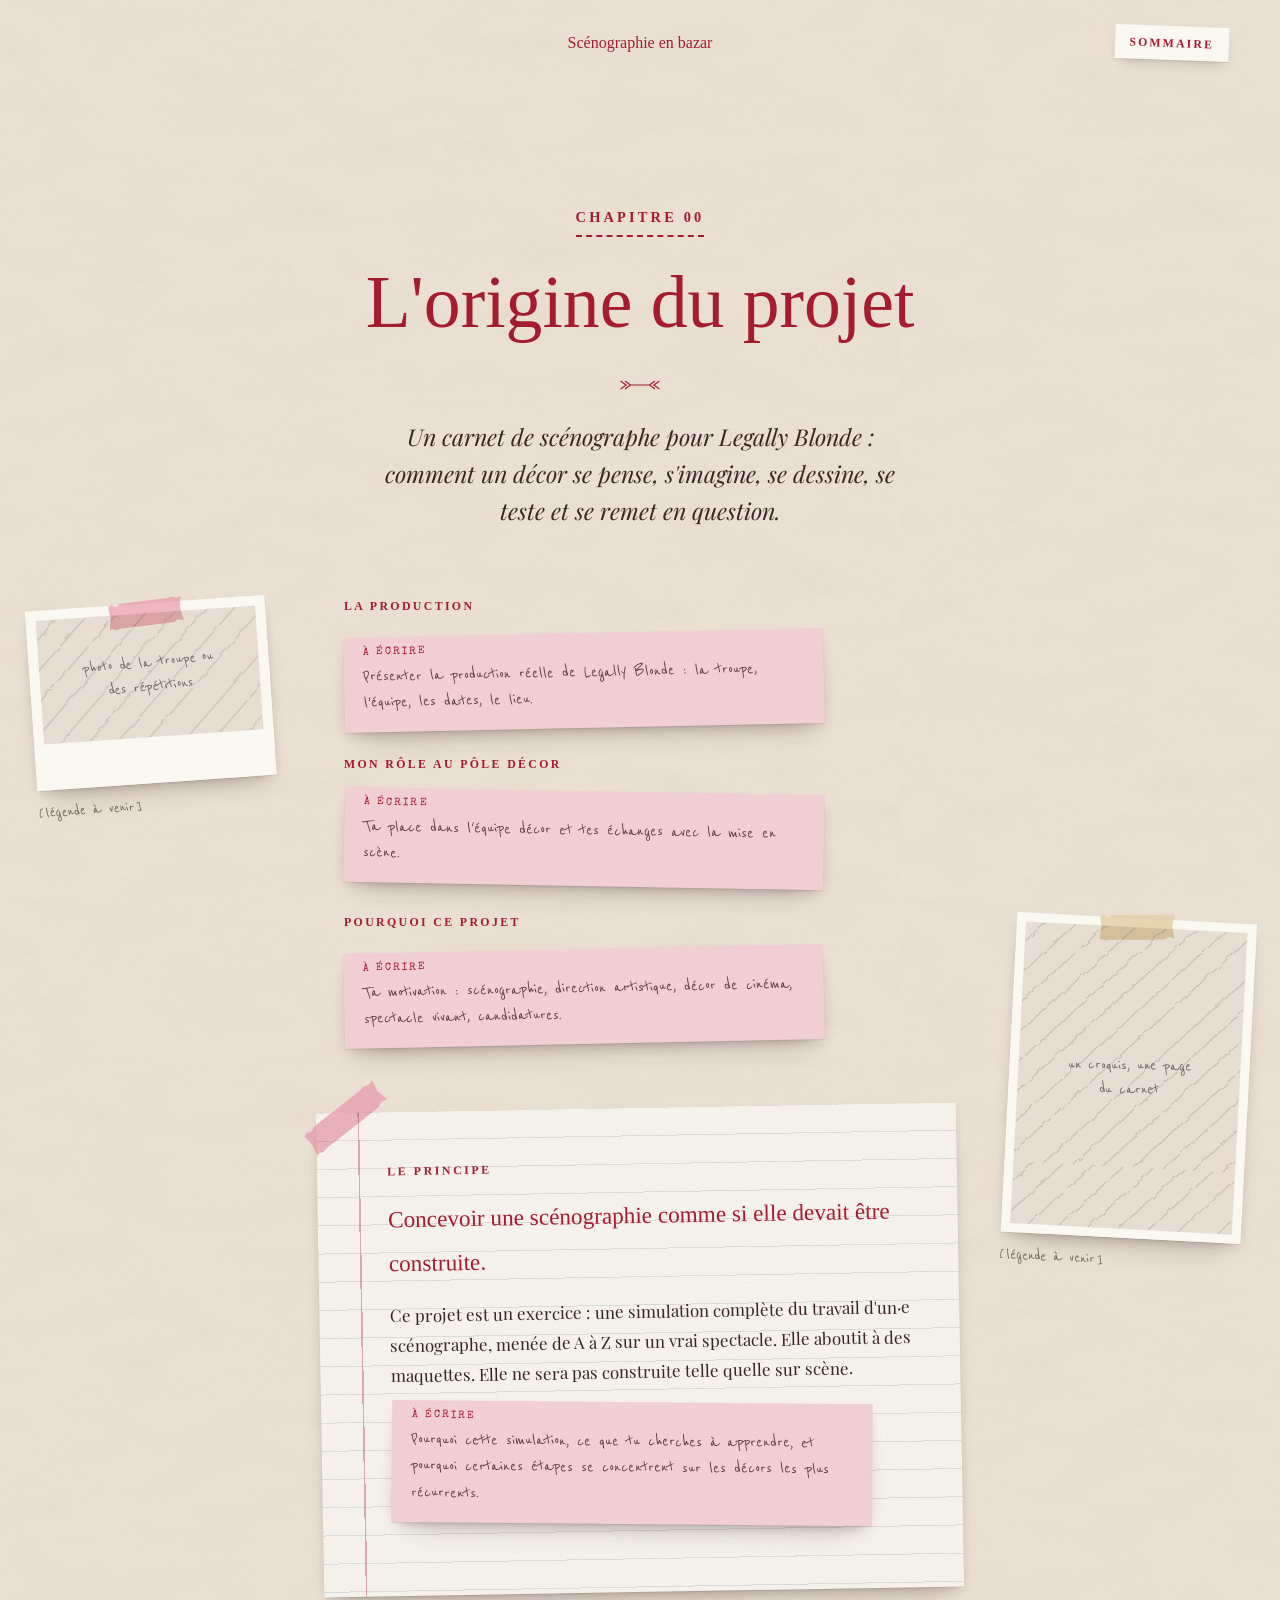
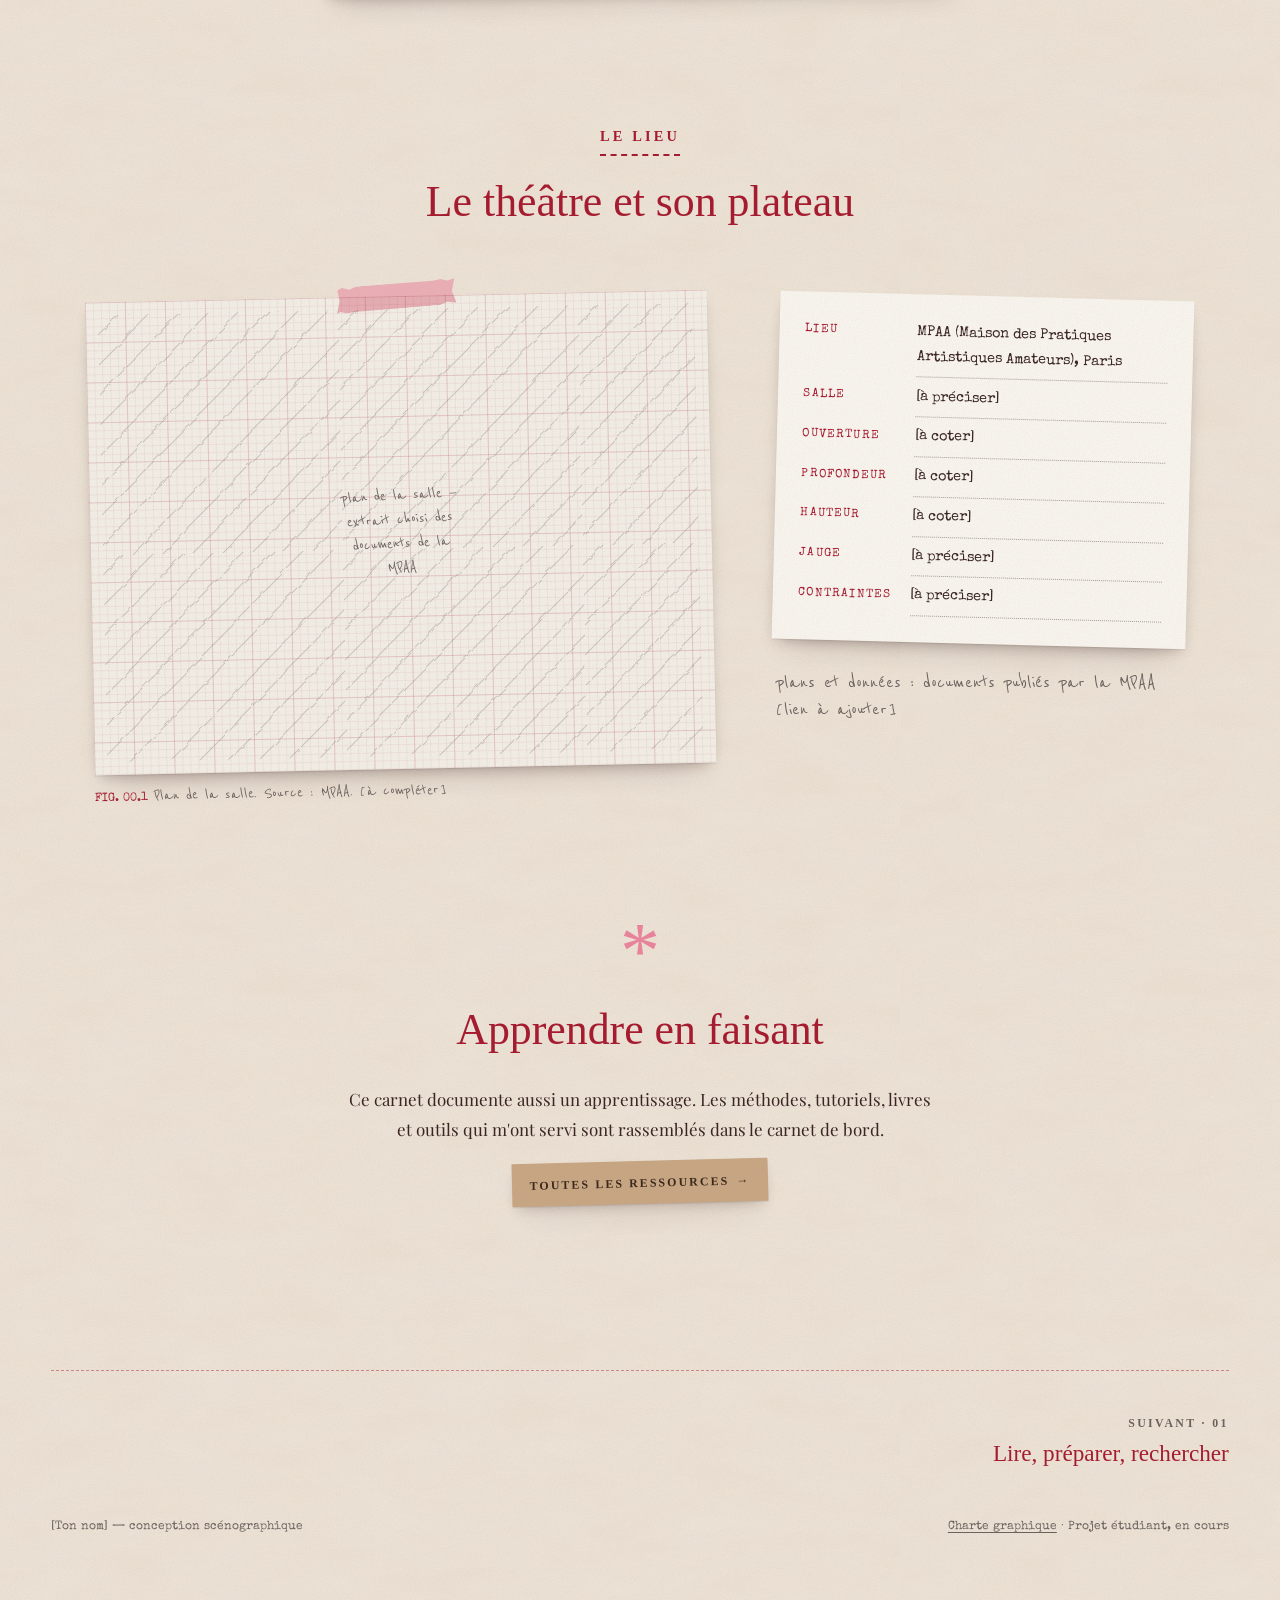
==== pages/00-origine-projet.html @ eaf30b7a "Créer une page dédiée à l'origine du projet" ====
<!DOCTYPE html>
<html lang="fr">
<head>
  <meta charset="UTF-8">
  <meta name="viewport" content="width=device-width, initial-scale=1">
  <title>00 · L'origine du projet — {titre}</title>
  <link rel="preconnect" href="https://fonts.googleapis.com">
  <link rel="preconnect" href="https://fonts.gstatic.com" crossorigin>
  <link href="https://fonts.googleapis.com/css2?family=Homemade+Apple&family=Playfair+Display:ital,wght@0,400;0,700;1,400;1,700&family=Reenie+Beanie&family=Special+Elite&display=swap" rel="stylesheet">
  <link rel="stylesheet" href="../css/style.css?v=20261111-4">
</head>

<body data-racine=".." data-page="00">
  <a class="lien-evitement" href="#contenu">Aller au contenu</a>
  <header data-entete></header>

  <main id="contenu" class="page conteneur">
    <article class="recit" id="projet">
      <header class="ouverture">
        <span class="etiquette etiquette--cousue">Chapitre 00</span>
        <h1 style="font-size: var(--t-xxl);">L'origine du projet</h1>
        <span class="ornement" aria-hidden="true"></span>
        <p class="chapeau">Un carnet de scénographe pour <em>Legally Blonde</em> : comment un décor se pense, s'imagine, se dessine, se teste et se remet en question.</p>
      </header>

      <div class="colonne">
        <figure class="marge-g incline" style="--r: -4deg;">
          <div class="emplacement emplacement--polaroid scotch"><span>photo de la troupe ou des répétitions</span></div>
          <figcaption>[légende à venir]</figcaption>
        </figure>

        <h4>La production</h4>
        <p class="a-ecrire">Présenter la production réelle de Legally Blonde : la troupe, l'équipe, les dates, le lieu.</p>

        <h4>Mon rôle au pôle décor</h4>
        <p class="a-ecrire">Ta place dans l'équipe décor et tes échanges avec la mise en scène.</p>

        <figure class="marge-d incline" style="--r: 3deg;">
          <div class="emplacement scotch scotch--beige" style="--ratio: 3/4;"><span>un croquis, une page du carnet</span></div>
          <figcaption>[légende à venir]</figcaption>
        </figure>

        <h4>Pourquoi ce projet</h4>
        <p class="a-ecrire">Ta motivation : scénographie, direction artistique, décor de cinéma, spectacle vivant, candidatures.</p>
      </div>

      <div class="lettre papier papier--ligne scotch scotch--coin incline" style="--r: -1deg;">
        <span class="etiquette etiquette--petite">Le principe</span>
        <p class="exergue">Concevoir une scénographie comme si elle devait être construite.</p>
        <p style="margin-top: var(--e-2);">Ce projet est un exercice : une simulation complète du travail d'un·e scénographe, menée de A à Z sur un vrai spectacle. Elle aboutit à des maquettes. Elle ne sera pas construite telle quelle sur scène.</p>
        <p class="a-ecrire" style="--r: 1.5deg;">Pourquoi cette simulation, ce que tu cherches à apprendre, et pourquoi certaines étapes se concentrent sur les décors les plus récurrents.</p>
      </div>

      <header class="ouverture" style="padding-top: var(--e-5); padding-bottom: 0;">
        <span class="etiquette etiquette--cousue">Le lieu</span>
        <h2>Le théâtre et son plateau</h2>
      </header>

      <div class="theatre">
        <figure class="incline" style="--r: -1.2deg;">
          <div class="papier papier--quadrille scotch" style="padding: .8rem;">
            <div class="emplacement" style="--ratio: 4/3; border: 0; box-shadow: none; background-color: transparent;"><span>plan de la salle — extrait choisi des documents de la MPAA</span></div>
          </div>
          <figcaption><span class="num">FIG. 00.1</span>Plan de la salle. Source : MPAA. [à compléter]</figcaption>
        </figure>

        <div>
          <div class="papier incline" style="--r: 1.5deg;">
            <dl class="donnees">
              <dt>Lieu</dt>        <dd>MPAA (Maison des Pratiques Artistiques Amateurs), Paris</dd>
              <dt>Salle</dt>       <dd>[à préciser]</dd>
              <dt>Ouverture</dt>   <dd>[à coter]</dd>
              <dt>Profondeur</dt>  <dd>[à coter]</dd>
              <dt>Hauteur</dt>     <dd>[à coter]</dd>
              <dt>Jauge</dt>       <dd>[à préciser]</dd>
              <dt>Contraintes</dt> <dd>[à préciser]</dd>
            </dl>
          </div>
          <p class="note-crayon" style="margin-top: var(--e-3);">plans et données : documents publiés par la MPAA [lien à ajouter]</p>
        </div>
      </div>

      <div class="asterisque">
        <span class="asterisque__signe" aria-hidden="true">*</span>
        <h2>Apprendre en faisant</h2>
        <p class="colonne">Ce carnet documente aussi un apprentissage. Les méthodes, tutoriels, livres et outils qui m'ont servi sont rassemblés dans le carnet de bord.</p>
        <a class="action" href="06-carnet.html#ressources">Toutes les ressources</a>
      </div>
    </article>
  </main>

  <footer data-pied></footer>
  <script src="../js/script.js?v=20261111-4"></script>
</body>
</html>
---- css/style.css ----
/* =====================================================================
   FEUILLE DE STYLE — « carnet de scénographe »
   ---------------------------------------------------------------------
   1. RÉGLAGES : couleurs, polices, tailles  ← c'est ici qu'on ajuste
   2. Le papier et les bases
   3. En-tête, menu, progression, pied de page
   4. Les objets du carnet (papiers, photos, scotch, tampons…)
   5. Typographie du carnet (étiquettes, plume, crayon, machine)
   6. Galeries, visionneuse, listes
   7. Accueil : le bureau
   8. Pages intérieures
   9. Téléphone et tablette
   ===================================================================== */


/* =====================================================================
   1. RÉGLAGES
   ===================================================================== */
:root {
  /* --- Papiers ------------------------------------------------------ */
  --papier:        #EFE6DA;  /* le fond : papier ancien, chaud           */
  --papier-clair:  #FBF8F2;  /* feuilles posées dessus (lettres, fiches) */
  --papier-calque: #F4F1EA;  /* papier millimétré des plans              */
  --kraft:         #C9A784;  /* étiquettes, enveloppes                   */
  --post-it:       #F7D3D9;  /* notes roses (textes à écrire)            */

  /* --- Encres ------------------------------------------------------- */
  --crimson:       #A51C30;  /* encre principale = le crimson officiel de Harvard */
  --crimson-sec:   #7A1424;  /* encre séchée : survols, carnet            */
  --encre:         #3A2523;  /* texte courant : brun d'encre             */
  --crayon:        #6B625E;  /* graphite : annotations, légendes          */

  /* --- Roses (Legally Blonde) --------------------------------------- */
  --rose:          #E7839B;  /* rose « Elle » adouci : scotch, accents    */
  --surligneur:    #F59BB8;  /* surligneur rose (toujours en transparence) */

    /* --- Polices ------------------------------------------------------
      Pour changer : modifier ici ET le lien Google Fonts de chaque page. */
  --plume:   "Homemade Apple", "Brush Script MT", cursive;    /* grands titres manuscrits */
    --capitales: Georgia, "Times New Roman", serif;             /* petites capitales, menu */
    --texte:   "Playfair Display", "Baskerville", Georgia, serif; /* texte courant */
  --machine: "Special Elite", "Courier New", monospace;      /* dates, fiches, tampons */
    --crayon-police: "Reenie Beanie", "Bradley Hand", cursive; /* annotations */

  /* --- Tailles ------------------------------------------------------ */
  --t-xs: .74rem;
  --t-s:  .9rem;
  --t-m:  1.06rem;
  --t-l:  clamp(1.2rem, 1.05rem + .5vw, 1.45rem);
  --t-xl: clamp(1.8rem, 1.3rem + 1.8vw, 2.8rem);
  --t-xxl: clamp(2.4rem, 1.4rem + 4vw, 5rem);

  /* --- Espaces ------------------------------------------------------ */
  --e-1: .5rem;  --e-2: 1rem;  --e-3: 1.6rem;  --e-4: 2.6rem;  --e-5: 4rem;
  --e-6: clamp(5rem, 3rem + 6vw, 8.5rem);
  --marge: clamp(1.1rem, .4rem + 3.5vw, 4rem);
  --colonne: 37rem;          /* largeur de la colonne de lecture */

  /* --- Ombre de papier posé (une seule, réutilisée partout) --------- */
  --ombre: 0 1px 1px rgba(58,37,35,.10), 0 6px 14px -6px rgba(58,37,35,.28), 0 18px 30px -18px rgba(58,37,35,.30);
  --ombre-haute: 0 2px 2px rgba(58,37,35,.10), 0 14px 24px -8px rgba(58,37,35,.30), 0 30px 50px -24px rgba(58,37,35,.35);
}


/* =====================================================================
   2. LE PAPIER ET LES BASES
   ===================================================================== */
*, *::before, *::after { box-sizing: border-box; }
html { scroll-behavior: smooth; -webkit-text-size-adjust: 100%; }

body {
  margin: 0;
  color: var(--encre);
  font-family: var(--texte);
  font-size: var(--t-m);
  line-height: 1.75;
  background-color: var(--papier);
  /* grain + fibres + léger vignettage : la texture du papier */
  background-image:
    url("../images/dessins/grain.svg"),
    url("../images/dessins/fibres.svg");
  -webkit-font-smoothing: antialiased;
  overflow-x: hidden;
}

img { max-width: 100%; height: auto; display: block; }

a { color: var(--crimson); text-decoration: underline; text-decoration-thickness: 1px; text-underline-offset: .22em; }
a:hover { color: var(--crimson-sec); text-decoration-style: wavy; }
:focus-visible { outline: 2px dashed var(--crimson); outline-offset: 4px; }
::selection { background: var(--surligneur); color: var(--encre); }

h1, h2 { font-family: var(--plume); font-weight: 400; color: var(--crimson); line-height: 1.35; margin: 0 0 var(--e-3); }
h1 { font-size: var(--t-xxl); }
h2 { font-size: var(--t-xl); }
h3 { font-family: var(--texte); font-style: italic; font-weight: 400; font-size: var(--t-l); color: var(--crimson-sec); margin: var(--e-4) 0 var(--e-1); line-height: 1.3; }
h4 { font-family: var(--capitales); font-weight: 600; font-size: var(--t-xs); text-transform: uppercase; letter-spacing: .2em; color: var(--crimson); margin: var(--e-3) 0 var(--e-1); }
p { margin: 0 0 var(--e-2); }
code { font-family: var(--machine); font-size: .9em; }

.lien-evitement { position: absolute; left: -999px; top: 0; background: var(--crimson); color: var(--papier-clair); padding: .5rem 1rem; z-index: 200; }
.lien-evitement:focus { left: 1rem; top: 1rem; }

.conteneur { width: 100%; max-width: 1380px; margin-inline: auto; padding-inline: var(--marge); }


/* =====================================================================
   3. EN-TÊTE, MENU, PROGRESSION, PIED DE PAGE
   (écrits automatiquement par js/script.js)
   ===================================================================== */
.entete { position: relative; z-index: 60; }
.entete__ligne {
  display: grid; grid-template-columns: minmax(0, 1fr) auto minmax(0, 1fr); align-items: center; gap: var(--e-3);
  padding-block: var(--e-3) var(--e-2);
}
.menu { display: flex; gap: .3rem; list-style: none; margin: 0; padding: 0; }
.menu--gauche { justify-content: flex-start; }
.menu--droite { justify-content: flex-end; }
.menu a {
  font-family: var(--capitales); font-weight: 600; font-size: var(--t-xs);
  font-size: .68rem; text-transform: uppercase; letter-spacing: .025em;
  color: var(--encre); text-decoration: none; white-space: nowrap;
  padding-bottom: .3rem; border-bottom: 1.5px dashed transparent;
}
.menu a .num { font-family: var(--machine); font-weight: 400; color: var(--crimson); margin-right: .35em; letter-spacing: 0; }
.menu a:hover { color: var(--crimson); }
.menu a[aria-current="page"] { color: var(--crimson); border-bottom-color: var(--crimson); }

.entete__titre {
  font-family: var(--plume); font-size: 1rem;
  color: var(--crimson); text-decoration: none; text-align: center; line-height: 1.6;
  justify-self: center; padding-inline: .1rem; white-space: nowrap;
}
.entete__titre:hover { text-decoration: none; color: var(--crimson-sec); }

.bouton-menu {
  display: none; justify-self: end;
  font-family: var(--capitales); font-weight: 600; font-size: var(--t-xs); letter-spacing: .18em; text-transform: uppercase;
  background: var(--papier-clair); color: var(--crimson); border: 0; padding: .6rem .9rem; cursor: pointer;
  box-shadow: var(--ombre); transform: rotate(2deg);
}
/* menu plein écran (téléphone) : une feuille de carnet */
.menu-mobile {
  position: fixed; inset: 0; z-index: 90; overflow-y: auto;
  background: var(--papier-clair) url("../images/dessins/grain.svg");
  padding: 5.5rem var(--marge) var(--e-5);
  background-image: url("../images/dessins/grain.svg"), repeating-linear-gradient(transparent 0 47px, rgba(165,28,48,.13) 47px 48px);
  transform: translateY(-102%); visibility: hidden; transition: transform .45s cubic-bezier(.7,0,.2,1), visibility .45s;
}
.menu-ouvert .menu-mobile { transform: none; visibility: visible; }
.menu-mobile ol { list-style: none; margin: 0; padding: 0; }
.menu-mobile a { display: flex; gap: 1rem; align-items: baseline; padding: .55rem 0; text-decoration: none; color: var(--encre); font-family: var(--texte); font-style: italic; font-size: 1.45rem; line-height: 1.6; }
.menu-mobile a .num { font-family: var(--machine); font-style: normal; font-size: var(--t-s); color: var(--crimson); }
.menu-mobile a[aria-current="page"] { color: var(--crimson); }
.menu-mobile__fermer { position: absolute; top: 1.4rem; right: var(--marge); }

/* Progression verticale à gauche (losange + points) */
.progression {
  position: fixed; left: clamp(.8rem, 2vw, 2.2rem); top: 50%; transform: translateY(-50%);
  z-index: 40; display: flex; flex-direction: column; align-items: center; gap: .9rem;
}
.progression a { position: relative; display: block; text-decoration: none; }
.progression__losange { display: block; width: 18px; height: 18px; background: var(--crimson); mask: url("../images/dessins/losange.svg") center / contain no-repeat; -webkit-mask: url("../images/dessins/losange.svg") center / contain no-repeat; margin-bottom: .6rem; }
.progression__point { display: block; width: 6px; height: 6px; border-radius: 50%; background: var(--crayon); opacity: .45; transition: transform .25s, opacity .25s, background .25s; }
.progression a.actif .progression__point { background: var(--crimson); opacity: 1; transform: scale(1.6); }
.progression__nom {
  position: absolute; left: 1.4rem; top: 50%; transform: translate(-6px, -50%); opacity: 0; pointer-events: none;
  font-family: var(--capitales); font-size: .66rem; font-weight: 600; letter-spacing: .16em; text-transform: uppercase; white-space: nowrap; color: var(--crimson);
  transition: opacity .2s, transform .2s;
}
.progression a:hover .progression__nom, .progression a:focus-visible .progression__nom { opacity: 1; transform: translate(0, -50%); }

/* Chapitre précédent / suivant */
.suite { display: flex; justify-content: space-between; gap: var(--e-4); margin-top: var(--e-6); padding-top: var(--e-4); border-top: 1.5px dashed rgba(165,28,48,.45); }
.suite a { text-decoration: none; max-width: 48%; }
.suite a:last-child { text-align: right; margin-left: auto; }
.suite .sens { display: block; font-family: var(--capitales); font-weight: 600; font-size: var(--t-xs); letter-spacing: .2em; text-transform: uppercase; color: var(--crayon); }
.suite .titre { display: block; font-family: var(--plume); font-size: var(--t-l); line-height: 1.8; color: var(--crimson); }
.suite a:hover .titre { color: var(--crimson-sec); }
.pied { display: flex; flex-wrap: wrap; justify-content: space-between; gap: var(--e-2); padding-block: var(--e-4) var(--e-5); font-family: var(--machine); font-size: var(--t-xs); color: var(--crayon); }
.pied a { color: var(--crayon); }

@media (max-width: 1400px) {
  .entete__ligne { grid-template-columns: minmax(0, 1fr) auto minmax(0, 1fr); }
  .entete__ligne > nav { display: none; }
  .entete__titre { grid-column: 2; max-width: calc(100vw - 9rem); }
  .bouton-menu { display: inline-block; grid-column: 3; }
}


/* =====================================================================
   4. LES OBJETS DU CARNET
   ===================================================================== */
/* Rotation : chaque objet peut recevoir style="--r: -3deg" */
.incline { transform: rotate(var(--r, -1.5deg)); }

/* --- Feuilles ----------------------------------------------------- */
.papier {
  position: relative;
  background: var(--papier-clair) url("../images/dessins/grain.svg");
  box-shadow: var(--ombre);
  padding: var(--e-3);
}
.papier--ligne {   /* papier ligné, marge rouge */
  background-image:
    url("../images/dessins/grain.svg"),
    linear-gradient(90deg, transparent 2.6rem, rgba(165,28,48,.35) 2.6rem 2.7rem, transparent 2.7rem),
    repeating-linear-gradient(transparent 0 1.7rem, rgba(90,110,140,.18) 1.7rem calc(1.7rem + 1px));
  padding-left: 3.4rem;
}
.papier--quadrille {  /* papier millimétré pour les plans */
  background-color: var(--papier-calque);
  background-image:
    url("../images/dessins/grain.svg"),
    linear-gradient(rgba(165,28,48,.14) 1px, transparent 1px),
    linear-gradient(90deg, rgba(165,28,48,.14) 1px, transparent 1px),
    linear-gradient(rgba(165,28,48,.06) 1px, transparent 1px),
    linear-gradient(90deg, rgba(165,28,48,.06) 1px, transparent 1px);
  background-size: auto, 40px 40px, 40px 40px, 8px 8px, 8px 8px;
}
.papier--kraft { background-color: var(--kraft); background-image: url("../images/dessins/grain.svg"), url("../images/dessins/fibres.svg"); color: #3b2a1c; }
.papier--rose  { background-color: var(--post-it); }

/* bord déchiré en bas */
.dechire {
  -webkit-mask: linear-gradient(#000, #000) top / 100% calc(100% - 12px) no-repeat, url("../images/dessins/dechirure.svg") bottom / 100% 13px no-repeat;
          mask: linear-gradient(#000, #000) top / 100% calc(100% - 12px) no-repeat, url("../images/dessins/dechirure.svg") bottom / 100% 13px no-repeat;
  padding-bottom: calc(var(--e-3) + 10px);
  box-shadow: none; filter: drop-shadow(0 6px 8px rgba(58,37,35,.22));
}

/* --- Scotch ------------------------------------------------------- */
.scotch { position: relative; }
.scotch::before {
  content: ""; position: absolute; z-index: 3; top: -13px; left: 50%;
  width: clamp(70px, 34%, 120px); height: 26px;
  transform: translateX(-50%) rotate(var(--rs, -4deg));
  background: color-mix(in srgb, var(--rose) 55%, transparent);
  clip-path: polygon(2% 8%, 6% 0, 12% 10%, 18% 0, 82% 4%, 88% 0, 94% 8%, 100% 2%, 97% 50%, 100% 96%, 92% 90%, 86% 100%, 14% 96%, 8% 100%, 3% 92%, 0 98%, 3% 50%);
  mix-blend-mode: multiply;
}
.scotch--beige::before { background: rgba(225, 205, 160, .7); }
.scotch--coin::before { top: -8px; left: -16px; transform: rotate(-38deg); width: 90px; }

/* --- Photos (emplacements d'images à venir) ------------------------
   Une photo tirée sur papier, hachurée au crayon tant qu'elle manque. */
.emplacement {
  position: relative; display: flex; align-items: center; justify-content: center;
  aspect-ratio: var(--ratio, 4 / 3);
  background: #E6DED2 url("../images/dessins/hachures.svg");
  border: 9px solid var(--papier-clair);
  box-shadow: var(--ombre);
  font-family: var(--crayon-police); font-size: 1.15rem; line-height: 1.3; color: var(--crayon); text-align: center;
  padding: var(--e-2);
}
.emplacement span { max-width: 22ch; transform: rotate(-2deg); }
.emplacement--polaroid { border-width: 10px 10px 46px; }
.emplacement--sombre { background-color: #D3C2AC; color: #4a3a30; }
/* photo réelle posée dans le carnet */
.photo { border: 9px solid var(--papier-clair); box-shadow: var(--ombre); background: var(--papier-clair); }
.photo--polaroid { border-width: 10px 10px 46px; }

/* --- Légendes ----------------------------------------------------- */
figure { margin: 0; }
figcaption, .legende {
  font-family: var(--crayon-police); font-size: 1.12rem; line-height: 1.35; color: var(--crayon);
  margin-top: .6rem;
}
figcaption .num, .legende .num { font-family: var(--machine); font-size: var(--t-xs); color: var(--crimson); margin-right: .5em; }

/* Image cliquable */
.zoom { display: block; cursor: zoom-in; }
.zoom img { transition: transform .3s; }
.zoom:hover img { transform: scale(1.01); }

/* --- TAMPONS (statuts) -------------------------------------------- */
.statut {
  display: inline-block;
  font-family: var(--machine); font-size: .72rem; text-transform: uppercase; letter-spacing: .14em; line-height: 1;
  color: var(--crayon); border: 2px solid currentColor; border-radius: 3px;
  padding: .38rem .55rem .32rem;
  transform: rotate(var(--rt, -4deg));
  -webkit-mask: url("../images/dessins/usure.svg"); mask: url("../images/dessins/usure.svg");
  opacity: .9; white-space: nowrap;
}
.statut--en-cours  { color: var(--crimson); }
.statut--valider   { color: #B0662B; border-style: dashed; }
.statut--retenu    { color: var(--crimson-sec); border-width: 3px; }
.statut--realise   { color: #2F5D50; border-width: 3px; }
.statut--non-produit { color: var(--crayon); border-style: dotted; text-decoration: line-through; }

/* --- TEXTE À ÉCRIRE : un post-it rose ------------------------------ */
.a-ecrire {
  position: relative; display: block; width: fit-content; max-width: 30rem;
  background: var(--post-it) url("../images/dessins/grain.svg");
  box-shadow: var(--ombre);
  font-family: var(--crayon-police); font-size: 1.2rem; line-height: 1.4; color: #5b3a3e;
  padding: 1.6rem 1.2rem 1rem;
  margin: var(--e-2) 0 var(--e-3);
  transform: rotate(var(--r, -1.2deg));
}
.a-ecrire::before {
  content: "À ÉCRIRE"; position: absolute; top: .5rem; left: 1.2rem;
  font-family: var(--machine); font-size: .66rem; letter-spacing: .2em; color: var(--crimson);
}
.a-ecrire:nth-of-type(2n) { --r: 1deg; }

/* --- Ligne de cote (comme sur un plan) ------------------------------ */
.cote { display: flex; align-items: center; gap: .8rem; font-family: var(--machine); font-size: var(--t-xs); color: var(--crimson); margin-block: var(--e-4); }
.cote::before, .cote::after { content: ""; flex: 1; height: 10px; border-top: 1px solid currentColor; transform: translateY(5px); }
.cote::before { border-left: 1px solid currentColor; }
.cote::after  { border-right: 1px solid currentColor; }

/* --- Ornements dessinés ------------------------------------------- */
.ornement, .souligne, .fleche { display: block; background: currentColor; -webkit-mask: var(--m) center / contain no-repeat; mask: var(--m) center / contain no-repeat; }
.ornement { --m: url("../images/dessins/ornement.svg"); width: 44px; height: 14px; margin: var(--e-3) auto; color: var(--crimson); }
.souligne { --m: url("../images/dessins/souligne.svg"); width: min(260px, 70%); height: 20px; margin: -.6rem auto var(--e-2); color: var(--crimson); }
.fleche { --m: url("../images/dessins/fleche-courbe.svg"); width: 80px; height: 44px; color: var(--crayon); }
.fleche--boucle { --m: url("../images/dessins/fleche-boucle.svg"); width: 90px; height: 52px; }
.fleche--bas { --m: url("../images/dessins/fleche-bas.svg"); width: 34px; height: 62px; }
.fleche--miroir { transform: scaleX(-1); }

/* --- Point de couture (en écho aux lettrages brodés) --------------- */
.couture { border: 0; border-top: 2px dashed rgba(165,28,48,.5); margin: var(--e-5) auto; width: 60%; }


/* =====================================================================
   5. TYPOGRAPHIE DU CARNET
   ===================================================================== */
/* Petite capitale en encre (ex. « CHAPITRE 01 ») */
.etiquette {
  display: inline-block;
  font-family: var(--capitales); font-weight: 700; font-size: var(--t-s);
  text-transform: uppercase; letter-spacing: .22em; color: var(--crimson);
  margin-bottom: var(--e-2);
}
.etiquette--cousue { padding-bottom: .35rem; border-bottom: 2px dashed currentColor; }
.etiquette--petite { font-size: var(--t-xs); font-weight: 600; }
.plume { font-family: var(--plume); color: var(--crimson); }
.note-crayon { font-family: var(--crayon-police); font-size: 1.35rem; line-height: 1.25; color: var(--crayon); }
.note-crayon--encre { color: var(--crimson); }
.machine { font-family: var(--machine); letter-spacing: .02em; }
.surligne { background: linear-gradient(transparent 35%, color-mix(in srgb, var(--surligneur) 70%, transparent) 35% 88%, transparent 88%); padding-inline: .15em; }

.chapeau { font-family: var(--texte); font-style: italic; font-size: var(--t-l); line-height: 1.6; color: var(--encre); }

/* Exergue manuscrit */
.exergue { font-family: var(--plume); font-size: var(--t-xl); line-height: 1.55; color: var(--crimson); margin: 0; }


/* =====================================================================
   6. GALERIES, VISIONNEUSE, LISTES
   ===================================================================== */
/* Toutes les galeries : les éléments sont légèrement de travers */
[data-galerie] > :nth-child(4n+1) { --r: -2deg; }
[data-galerie] > :nth-child(4n+2) { --r: 1.6deg; }
[data-galerie] > :nth-child(4n+3) { --r: -.8deg; }
[data-galerie] > :nth-child(4n+4) { --r: 2.4deg; }
[data-galerie] > figure { transform: rotate(var(--r)); }

/* a) planche régulière */
.galerie-grille { display: grid; grid-template-columns: repeat(auto-fill, minmax(min(100%, 200px), 1fr)); gap: var(--e-4) var(--e-3); }
/* b) une grande + petites */
.galerie-principale { display: grid; grid-template-columns: 1.8fr 1fr; gap: var(--e-3); align-items: start; }
.galerie-principale > :first-child { grid-row: span 2; }
/* c) collage libre */
.galerie-mosaique { display: grid; grid-template-columns: repeat(6, 1fr); gap: var(--e-3); align-items: start; }
.galerie-mosaique > :nth-child(5n+1) { grid-column: span 3; }
.galerie-mosaique > :nth-child(5n+2) { grid-column: span 2; margin-top: var(--e-5); }
.galerie-mosaique > :nth-child(5n+3) { grid-column: span 1; margin-top: var(--e-2); }
.galerie-mosaique > :nth-child(5n+4) { grid-column: 2 / span 2; margin-top: calc(var(--e-3) * -1); }
.galerie-mosaique > :nth-child(5n+5) { grid-column: span 3; }
/* d) bande qui défile */
.galerie-bande { display: grid; grid-auto-flow: column; grid-auto-columns: minmax(220px, 28%); gap: var(--e-4); overflow-x: auto; padding: var(--e-3) var(--e-1) var(--e-3); scroll-snap-type: x mandatory; }
.galerie-bande > * { scroll-snap-align: start; }

/* e) comparaison avant / après */
.comparaison { position: relative; overflow: hidden; aspect-ratio: var(--ratio, 16 / 10); border: 10px solid var(--papier-clair); box-shadow: var(--ombre); --position: 50%; }
.comparaison > .comparaison__a, .comparaison > .comparaison__b { position: absolute; inset: 0; }
.comparaison > .comparaison__b { clip-path: inset(0 0 0 var(--position)); }
.comparaison img { width: 100%; height: 100%; object-fit: cover; }
.comparaison .emplacement { height: 100%; aspect-ratio: auto; border: 0; box-shadow: none; }
.comparaison__poignee { position: absolute; top: 0; bottom: 0; left: var(--position); width: 0; border-left: 2px dashed var(--crimson); pointer-events: none; }
.comparaison__poignee::after { content: "◂ ▸"; position: absolute; top: 50%; left: -1px; transform: translate(-50%, -50%); background: var(--crimson); color: var(--papier-clair); font-size: .7rem; padding: .35rem .5rem; white-space: nowrap; }
.comparaison input[type="range"] { position: absolute; inset: 0; width: 100%; height: 100%; opacity: 0; cursor: ew-resize; margin: 0; }
.comparaison__etiquette { position: absolute; bottom: .6rem; z-index: 1; font-family: var(--machine); font-size: var(--t-xs); background: var(--papier-clair); color: var(--crimson); padding: .2rem .5rem; }
.comparaison__etiquette--a { left: .6rem; }
.comparaison__etiquette--b { right: .6rem; }

/* Visionneuse */
.visionneuse { border: 0; padding: 0; margin: 0; width: 100vw; height: 100vh; max-width: none; max-height: none; background: rgba(38, 24, 22, .95); color: var(--papier-clair); }
.visionneuse::backdrop { background: transparent; }
.visionneuse[open] { display: grid; grid-template-rows: auto 1fr auto; }
.visionneuse__haut, .visionneuse__bas { display: flex; justify-content: space-between; align-items: center; gap: var(--e-2); padding: var(--e-2) var(--marge); font-family: var(--machine); font-size: var(--t-xs); }
.visionneuse__image { display: flex; align-items: center; justify-content: center; padding: 0 var(--marge); min-height: 0; }
.visionneuse__image img { max-height: 100%; max-width: 100%; object-fit: contain; border: 8px solid var(--papier-clair); }
.visionneuse button { background: none; border: 1px dashed var(--papier-clair); color: var(--papier-clair); font-family: var(--capitales); font-weight: 600; font-size: var(--t-xs); letter-spacing: .16em; text-transform: uppercase; padding: .5rem .9rem; cursor: pointer; }
.visionneuse button:hover { background: var(--papier-clair); color: var(--encre); }
.visionneuse__legende { font-family: var(--crayon-police); font-size: 1.2rem; max-width: 60ch; text-align: center; }

/* Listes générées */
.vide { font-family: var(--crayon-police); font-size: 1.2rem; color: var(--crayon); border: 1.5px dashed rgba(107,98,94,.45); padding: var(--e-2) var(--e-3); width: fit-content; transform: rotate(-.6deg); }

/* Fiches bristol (références) */
.fiches { display: grid; grid-template-columns: repeat(auto-fill, minmax(min(100%, 300px), 1fr)); gap: var(--e-4) var(--e-3); }
.fiche {
  background: var(--papier-clair) url("../images/dessins/grain.svg");
  background-image: url("../images/dessins/grain.svg"), linear-gradient(transparent 3.2rem, rgba(165,28,48,.5) 3.2rem calc(3.2rem + 1px), transparent 0), repeating-linear-gradient(transparent 0 1.6rem, rgba(90,110,140,.15) 1.6rem calc(1.6rem + 1px));
  box-shadow: var(--ombre); padding: 1rem 1.2rem 1.2rem;
}
.fiches > :nth-child(odd) { transform: rotate(-1deg); }
.fiches > :nth-child(even) { transform: rotate(1.2deg); }
.fiche__cat { font-family: var(--machine); font-size: var(--t-xs); text-transform: uppercase; letter-spacing: .1em; color: var(--crimson); height: 2.2rem; }
.fiche__titre { font-family: var(--texte); font-style: italic; font-size: 1.2rem; line-height: 1.3; margin: .5rem 0 .2rem; color: var(--encre); }
.fiche__titre a { color: var(--encre); }
.fiche__auteur { font-family: var(--machine); font-size: var(--t-xs); color: var(--crayon); margin: 0 0 .6rem; }
.fiche__commentaire p { font-family: var(--crayon-police); font-size: 1.12rem; line-height: 1.45; margin: 0 0 .5rem; }
.fiche__commentaire strong { display: block; font-family: var(--capitales); font-weight: 600; font-size: .62rem; letter-spacing: .18em; text-transform: uppercase; color: var(--crimson); }
.fiche img { border: 6px solid #fff; box-shadow: var(--ombre); margin: .6rem 0; }

/* Journal de bord */
.journal { list-style: none; margin: 0; padding: 0; }
.journal li { position: relative; padding: 0 0 var(--e-4) 1.6rem; border-left: 2px dashed rgba(165,28,48,.4); }
.journal li::before { content: ""; position: absolute; left: -7px; top: .35rem; width: 12px; height: 12px; background: var(--crimson); -webkit-mask: url("../images/dessins/losange.svg") center/contain; mask: url("../images/dessins/losange.svg") center/contain; }
.journal time { font-family: var(--machine); font-size: var(--t-s); color: var(--crimson); }
.journal h3 { margin: .1rem 0 .4rem; }
.journal .etiquettes { display: flex; flex-wrap: wrap; gap: .4rem; }
.journal .etiquettes span { font-family: var(--crayon-police); font-size: 1rem; color: var(--crayon); }
.journal .etiquettes span::before { content: "#"; color: var(--rose); }

/* Ressources : bibliographie tapée à la machine */
.ressources-groupe { margin-bottom: var(--e-4); }
.ressources-groupe h3 { margin-top: 0; }
.ressources { list-style: none; margin: 0; padding: 0; }
.ressources li { display: grid; grid-template-columns: 1fr auto; gap: var(--e-2); padding: .7rem 0; border-bottom: 1px dotted rgba(107,98,94,.5); }
.ressources .titre { font-style: italic; }
.ressources .detail { display: block; font-family: var(--machine); font-size: var(--t-xs); color: var(--crayon); line-height: 1.5; }
.ressources .type { font-family: var(--machine); font-size: var(--t-xs); color: var(--crimson); }

/* Tableau tapé à la machine */
.tableau-conteneur { overflow-x: auto; }
.tableau-tech { width: 100%; border-collapse: collapse; font-family: var(--machine); font-size: var(--t-s); }
.tableau-tech th { text-align: left; font-family: var(--capitales); font-weight: 700; font-size: .66rem; text-transform: uppercase; letter-spacing: .16em; color: var(--crimson); border-bottom: 2px solid var(--crimson); padding: .6rem .8rem .5rem 0; }
.tableau-tech td { border-bottom: 1px dotted rgba(107,98,94,.55); padding: .65rem .8rem .65rem 0; vertical-align: top; }
.tableau-tech td:first-child { color: var(--crimson); white-space: nowrap; }
.tableau-tech caption { caption-side: bottom; text-align: left; font-family: var(--crayon-police); font-size: 1.1rem; color: var(--crayon); padding-top: .6rem; }

/* Bouton d'action : une étiquette kraft */
.action {
  display: inline-flex; align-items: center; gap: .6em;
  font-family: var(--capitales); font-weight: 700; font-size: var(--t-xs); text-transform: uppercase; letter-spacing: .18em;
  color: #3b2a1c; text-decoration: none;
  background: var(--kraft) url("../images/dessins/grain.svg");
  padding: .75rem 1.1rem .65rem; box-shadow: var(--ombre); transform: rotate(-1.5deg);
  transition: transform .25s, box-shadow .25s;
}
.action::after { content: "→"; }
.action:hover { color: #3b2a1c; text-decoration: none; transform: rotate(0) translateY(-2px); box-shadow: var(--ombre-haute); }


/* =====================================================================
   7. ACCUEIL : LE BUREAU DU SCÉNOGRAPHE
   Chaque objet posé est un lien vers une étape du projet.
   Sur ordinateur, les objets sont placés librement (positions en %).
   ===================================================================== */
.bureau {
  position: relative;
  width: 100%; max-width: 1440px; margin: 0 auto;
  aspect-ratio: 1440 / 900; min-height: 640px;
}
.bureau__titre {
  position: absolute; left: 50%; top: 4%; width: 42%; transform: translateX(-50%);
  text-align: center; z-index: 5;
}
.bureau__titre .petit { display: block; font-family: var(--capitales); font-weight: 600; font-size: .7rem; letter-spacing: .2em; text-transform: uppercase; color: var(--crayon); line-height: 1.9; }
.bureau__titre h1 { font-size: clamp(2.6rem, 1rem + 4.6vw, 5.6rem); line-height: 1.3; margin: var(--e-2) 0 0; }
.bureau__titre .souligne { width: 55%; margin-top: -.4rem; }
.bureau__titre .sous-titre { font-family: var(--capitales); font-weight: 700; font-size: clamp(.8rem, .6rem + .5vw, 1.05rem); letter-spacing: .2em; text-transform: uppercase; color: var(--crimson); margin: var(--e-1) 0 .4rem; }
.bureau__titre .detail { font-family: var(--capitales); font-weight: 600; font-size: .68rem; letter-spacing: .22em; text-transform: uppercase; color: var(--encre); }
.bureau__descendre { display: inline-block; margin-top: var(--e-2); color: var(--crimson); }
.bureau__descendre .fleche { margin: 0 auto; }

/* Un objet posé */
.objet {
  position: absolute; display: block; z-index: 2;
  left: var(--x); top: var(--y); width: var(--w);
  transform: rotate(var(--r, 0deg));
  text-decoration: none; color: var(--encre);
  transition: transform .35s cubic-bezier(.3,.7,.3,1), filter .35s;
}
.objet:hover, .objet:focus-visible { transform: rotate(calc(var(--r, 0deg) * .4)) translateY(-8px) scale(1.02); z-index: 10; text-decoration: none; color: var(--encre); }
.objet:hover .papier, .objet:hover .emplacement, .objet:hover .carnet-couv { box-shadow: var(--ombre-haute); }

/* L'étiquette collée qui nomme l'étape */
.objet__nom {
  position: absolute; z-index: 4; left: 50%; bottom: -1.2rem; transform: translateX(-50%) rotate(calc(var(--r, 0deg) * -1.4));
  background: var(--papier-clair) url("../images/dessins/grain.svg"); box-shadow: var(--ombre);
  font-family: var(--capitales); font-weight: 700; font-size: .68rem; letter-spacing: .16em; text-transform: uppercase; color: var(--encre);
  padding: .5rem .8rem .4rem; white-space: nowrap;
}
.objet__nom .num { font-family: var(--machine); font-weight: 400; color: var(--crimson); margin-right: .45em; }
.objet .statut { position: absolute; z-index: 5; top: -.9rem; right: -.6rem; background: color-mix(in srgb, var(--papier-clair) 70%, transparent); }

/* Annotation au crayon + flèche, à côté de l'objet */
.annotation {
  position: absolute; z-index: 6; width: max-content; max-width: 13rem;
  font-family: var(--crayon-police); font-size: 1.3rem; line-height: 1.15; color: var(--crayon);
  pointer-events: none;
}
.annotation--encre { color: var(--crimson); }
.annotation .fleche { margin-top: .2rem; }

/* — 00 · le billet (renvoie vers « le projet » plus bas) — */
.billet {
  display: grid; grid-template-columns: 1fr; background: var(--post-it) url("../images/dessins/grain.svg"); box-shadow: var(--ombre);
  -webkit-mask: radial-gradient(circle 9px at 0 50%, transparent 98%, #000) left / 51% 100% no-repeat, radial-gradient(circle 9px at 100% 50%, transparent 98%, #000) right / 51% 100% no-repeat;
          mask: radial-gradient(circle 9px at 0 50%, transparent 98%, #000) left / 51% 100% no-repeat, radial-gradient(circle 9px at 100% 50%, transparent 98%, #000) right / 51% 100% no-repeat;
}
.objet--billet { isolation: isolate; }
.objet--billet::before, .objet--billet::after {
  content: ""; position: absolute; z-index: 1; inset: -.65rem -.55rem;
  border: 1.5px solid var(--crimson); border-radius: 52% 46% 50% 49% / 47% 54% 46% 52%;
  transform: rotate(-7deg); pointer-events: none;
}
.objet--billet::after { inset: -.8rem -.35rem; border-radius: 46% 54% 48% 52% / 53% 45% 55% 47%; opacity: .48; transform: rotate(4deg); }
.objet--billet .billet { position: relative; z-index: 2; }
.billet__corps { padding: .8rem .9rem; text-align: center; }
.billet__origine { display: block; color: var(--encre); font-family: var(--capitales); font-size: .62rem; font-weight: 700; letter-spacing: .1em; text-transform: uppercase; }
.billet__projet { display: block; color: var(--encre); font-family: var(--plume); font-size: 1.2rem; line-height: 1.5; }

/* — 01 · page de livret annotée — */
.faux-texte { display: grid; gap: .78rem; margin-top: .9rem; }
.faux-texte i { display: block; height: .5rem; width: var(--l, 90%); background: rgba(58,37,35,.32); border-radius: 2px; }
.faux-texte i.court { --l: 42%; }
.faux-texte i.surl { box-shadow: 0 0 0 .3rem color-mix(in srgb, var(--surligneur) 55%, transparent); background: rgba(58,37,35,.38); }
.faux-texte i.perso { --l: 26%; background: rgba(58,37,35,.55); margin-top: .4rem; }
.cercle-encre { position: absolute; border: 2px solid var(--crimson); border-radius: 50%; transform: rotate(-8deg); opacity: .85; }
.note-marge { position: absolute; font-family: var(--crayon-police); color: var(--crimson); font-size: 1rem; line-height: 1.1; }
.trombone { position: absolute; width: 22px; top: -28px; left: 18%; z-index: 4; transform: rotate(6deg); }

/* — 04 · nuancier (cartes de peinture) — */
.nuancier-carte { padding: .8rem .8rem 1rem; display: grid; gap: .45rem; }
.nuancier-carte .puce { height: 2.4rem; display: flex; align-items: center; justify-content: flex-end; padding-right: .5rem; font-family: var(--crayon-police); font-size: 1.1rem; color: rgba(58,37,35,.65); }

/* — 05 · étiquette kraft avec ficelle — */
.etiquette-kraft {
  position: relative; padding: 2.4rem 1.2rem 1.4rem; text-align: center;
  clip-path: polygon(18% 0, 82% 0, 100% 14%, 100% 100%, 0 100%, 0 14%);
}
.etiquette-kraft::before { content: ""; position: absolute; top: .9rem; left: 50%; width: 14px; height: 14px; margin-left: -7px; border-radius: 50%; background: var(--papier); box-shadow: inset 0 0 0 3px #b18c66; }
.ficelle { position: absolute; z-index: 3; top: -48px; left: 50%; width: 2px; height: 66px; background: repeating-linear-gradient(#e8dccb 0 3px, #cdbba3 3px 6px); transform: rotate(-14deg); transform-origin: bottom; }
.etiquette-kraft .plume { font-size: 1.15rem; line-height: 1.8; color: #5b2b1f; }

/* — 06 · le carnet relié — */
.carnet-couv {
  position: relative; aspect-ratio: 3 / 4; border-radius: 4px 12px 12px 4px;
  background: var(--crimson-sec) url("../images/dessins/grain.svg");
  box-shadow: var(--ombre), inset 10px 0 0 rgba(0,0,0,.18), inset 12px 0 0 rgba(255,255,255,.05);
  display: flex; align-items: center; justify-content: center;
}
.carnet-couv::after { content: ""; position: absolute; top: 0; bottom: 0; right: 16%; width: 7px; background: #2a1414; box-shadow: 1px 0 0 rgba(255,255,255,.12); } /* l'élastique */
.carnet-couv__etiquette { background: var(--papier-clair); padding: .7rem 1rem; text-align: center; transform: rotate(-2deg); box-shadow: 0 2px 4px rgba(0,0,0,.25); width: 66%; }
.carnet-couv__etiquette .plume { font-size: 1rem; line-height: 1.7; display: block; }
.carnet-couv__etiquette .machine { font-size: .6rem; color: var(--crayon); }

/* Objets décoratifs (non cliquables) */
.deco { position: absolute; z-index: 1; pointer-events: none; left: var(--x); top: var(--y); width: var(--w); transform: rotate(var(--r, 0deg)); filter: drop-shadow(0 8px 8px rgba(58,37,35,.25)); }

/* ---- Récit de l'accueil (sous le bureau) ------------------------- */
.recit { position: relative; }
.colonne { max-width: var(--colonne); margin-inline: auto; }
.ouverture { text-align: center; padding-block: var(--e-6) var(--e-4); position: relative; }
.ouverture h1, .ouverture h2 { margin-bottom: 0; }
.ouverture .chapeau { max-width: 32rem; margin: 0 auto; }

/* objets dans les marges de la colonne de lecture (ordinateur) */
.marge-g, .marge-d { width: 15rem; margin-bottom: var(--e-3); }
@media (min-width: 1200px) {
  .marge-g { float: left;  clear: left;  margin-left: -19.5rem; margin-top: .4rem; }
  .marge-d { float: right; clear: right; margin-right: -19.5rem; margin-top: .4rem; }
}

/* La lettre « le principe » */
.lettre { max-width: 40rem; margin: var(--e-5) auto; padding: var(--e-4) var(--e-4) var(--e-4) 4.4rem; }
.lettre .exergue { font-size: var(--t-l); line-height: 1.9; }

/* Le théâtre */
.theatre { display: grid; grid-template-columns: 1.5fr 1fr; gap: var(--e-5); align-items: start; max-width: 1100px; margin: var(--e-5) auto 0; }
.donnees { margin: 0; display: grid; grid-template-columns: auto 1fr; gap: .45rem 1.2rem; font-family: var(--machine); font-size: var(--t-s); }
.donnees dt { color: var(--crimson); text-transform: uppercase; font-size: var(--t-xs); letter-spacing: .1em; padding-top: .15rem; }
.donnees dd { margin: 0; border-bottom: 1px dotted rgba(107,98,94,.6); padding-bottom: .4rem; }

/* L'astérisque final */
.asterisque { text-align: center; padding-top: var(--e-6); }
.asterisque__signe { font-family: var(--plume); font-size: 5rem; line-height: .6; color: var(--rose); display: block; margin-bottom: var(--e-3); }


/* =====================================================================
   8. PAGES INTÉRIEURES
   ===================================================================== */
.page { position: relative; padding-bottom: var(--e-4); }

/* Ouverture de chapitre : objets éparpillés autour du titre */
.chapitre { position: relative; text-align: center; padding-block: var(--e-5) var(--e-6); min-height: 520px; }
.chapitre h1 { max-width: 15ch; margin: 0 auto; }
.chapitre .chapeau { max-width: 31rem; margin: var(--e-2) auto 0; }
.chapitre__objet { position: absolute; width: var(--w, 200px); left: var(--x); right: var(--xd); top: var(--y); transform: rotate(var(--r, -3deg)); z-index: 1; }
.chapitre > :not(.chapitre__objet) { position: relative; z-index: 2; }

/* Section numérotée */
.section { padding-bottom: var(--e-6); scroll-margin-top: 2rem; }
.section__tete { text-align: center; margin-bottom: var(--e-4); }
.section__tete h2 { margin-bottom: .4rem; }
.section__tete .statut { margin-top: .4rem; }
.large { width: min(1100px, 100vw - 2 * var(--marge)); position: relative; left: 50%; transform: translateX(-50%); }
.clair { clear: both; }

/* 01 · planche du script */
.script-planche { display: grid; grid-template-columns: 1.2fr 1fr; gap: var(--e-5); align-items: start; }
.palette-provisoire { display: flex; gap: var(--e-2); flex-wrap: wrap; justify-content: center; margin-block: var(--e-3); }
.palette-provisoire .pastille { width: 4.4rem; height: 4.4rem; border-radius: 50%; border: 1.5px dashed var(--crayon); display: flex; align-items: center; justify-content: center; font-family: var(--crayon-police); font-size: 1.4rem; color: var(--crayon); }
.palette-provisoire .pastille:nth-child(odd) { transform: rotate(8deg) translateY(4px); }

/* 02 · liste des problèmes (numérotée P.01…) */
.problemes { counter-reset: probleme; list-style: none; padding: 0; margin: 0; }
.problemes li { counter-increment: probleme; display: grid; grid-template-columns: 3rem 1fr; gap: var(--e-2); padding: var(--e-2) 0; border-bottom: 1px dotted rgba(107,98,94,.55); }
.problemes li::before { content: "P." counter(probleme, decimal-leading-zero); font-family: var(--machine); font-size: var(--t-s); color: var(--crimson); }
.duo { display: grid; grid-template-columns: 1fr 1fr; gap: var(--e-5); align-items: start; }

/* 03 · planches techniques avec cartouche */
.planche { padding: var(--e-2); margin-bottom: var(--e-5); }
.planche .emplacement { --ratio: 297 / 210; border: 0; box-shadow: none; background-color: transparent; }
.cartouche { display: grid; grid-template-columns: 2fr repeat(4, 1fr) auto; border: 1.5px solid var(--encre); background: var(--papier-clair); font-family: var(--machine); font-size: var(--t-s); margin-top: var(--e-2); }
.cartouche > div { padding: .55rem .8rem; border-right: 1px solid var(--encre); }
.cartouche > div:last-child { border-right: 0; display: flex; align-items: center; justify-content: center; }
.cartouche .cle { display: block; font-size: .6rem; text-transform: uppercase; letter-spacing: .12em; color: var(--crayon); }
.cartouche .nom { font-family: var(--texte); font-style: italic; font-size: 1.15rem; color: var(--crimson); }
.fonction { display: grid; grid-template-columns: 1fr 1fr; gap: var(--e-4); padding: var(--e-3) var(--e-1) 0; }
.fonction p { font-size: var(--t-s); }

/* 04 · nuancier et décors */
.nuancier { display: grid; grid-template-columns: repeat(auto-fill, minmax(140px, 1fr)); gap: var(--e-4) var(--e-3); }
.nuancier .pastille { aspect-ratio: 1; border-radius: 50%; border: 1.5px dashed var(--crayon); background: url("../images/dessins/hachures.svg"); margin-bottom: .4rem; }
.nuancier figure:nth-child(odd) .pastille { transform: rotate(10deg); }
.nuancier .code { display: block; font-family: var(--machine); font-size: var(--t-xs); color: var(--crayon); }
.decor-fiche { display: grid; grid-template-columns: 1fr 1.3fr; gap: var(--e-5); align-items: start; padding-block: var(--e-5); }
.decor-fiche + .decor-fiche { border-top: 2px dashed rgba(165,28,48,.35); }
.decor-fiche:nth-of-type(even) { grid-template-columns: 1.3fr 1fr; }
.decor-fiche:nth-of-type(even) .decor-fiche__texte { order: 2; }
.decor-fiche .emplacement { --ratio: 5 / 4; }
.matieres { display: grid; grid-template-columns: repeat(4, 1fr); gap: var(--e-2); margin-top: var(--e-1); }
.matieres .emplacement { --ratio: 1; border-width: 5px; font-size: .9rem; padding: .3rem; }
.matieres .emplacement:nth-child(odd) { transform: rotate(-3deg); }
.matieres .emplacement:nth-child(even) { transform: rotate(2.5deg); }

/* 05 · deux maquettes */
.fabrication { list-style: none; padding: 0; margin: var(--e-2) 0 0; counter-reset: etape; }
.fabrication li { counter-increment: etape; position: relative; padding: .5rem 0 .5rem 2.4rem; border-bottom: 1px dotted rgba(107,98,94,.5); font-size: var(--t-s); }
.fabrication li::before { content: counter(etape, decimal-leading-zero); position: absolute; left: 0; font-family: var(--machine); color: var(--crimson); }
.tableau-comparatif { display: grid; grid-template-columns: 1fr 1fr; gap: var(--e-4); margin-top: var(--e-5); }

/* 06 · carnet */
.carnet-grille { display: grid; grid-template-columns: 1.15fr 1fr; gap: var(--e-6); align-items: start; }

/* Charte */
.charte-nuances { display: grid; grid-template-columns: repeat(auto-fill, minmax(140px, 1fr)); gap: var(--e-3); }
.charte-nuances figure > div { aspect-ratio: 1; border-radius: 50%; box-shadow: var(--ombre); }
.charte-nuances .code { display: block; font-family: var(--machine); font-size: var(--t-xs); }
.charte-typo { display: grid; grid-template-columns: 13rem 1fr; gap: var(--e-3); align-items: baseline; padding: var(--e-3) 0; border-bottom: 1px dotted rgba(107,98,94,.5); }
.charte-statuts { display: flex; flex-wrap: wrap; gap: var(--e-3); justify-content: center; }


/* =====================================================================
   9. TÉLÉPHONE ET TABLETTE
   ===================================================================== */
@media (max-width: 1199px) {
  .progression { display: none; }
}

@media (max-width: 1080px) {
  .menu a .libelle { display: none; }
  .menu a .num { margin-right: 0; font-size: var(--t-s); }
}

/* Le bureau devient un album qu'on fait défiler */
@media (max-width: 900px) {
  .bureau { aspect-ratio: auto; min-height: 0; display: grid; grid-template-columns: 1fr 1fr; gap: 3.2rem 1.6rem; padding: var(--e-3) var(--marge) var(--e-5); }
  .bureau__titre { position: static; transform: none; width: auto; grid-column: 1 / -1; margin-bottom: var(--e-2); }
  .objet { position: relative; left: auto; top: auto; width: auto; }
  .objet--large { grid-column: 1 / -1; width: 80%; justify-self: center; }
  .objet__nom { position: relative; left: auto; bottom: auto; display: table; margin: -1rem auto 0; }
  .annotation { position: static; display: block; margin-top: 1rem; font-size: 1.1rem; text-align: center; max-width: none; transform: rotate(calc(var(--r, 0deg) * -1)); }
  .annotation .fleche { display: none; }
  .deco { display: none; }
  .theatre, .script-planche, .duo, .decor-fiche, .decor-fiche:nth-of-type(even), .carnet-grille, .fonction, .tableau-comparatif, .galerie-principale { grid-template-columns: 1fr; }
  .decor-fiche:nth-of-type(even) .decor-fiche__texte { order: 0; }
  .galerie-principale > :first-child { grid-row: auto; }
  .chapitre { min-height: 0; padding-bottom: var(--e-5); }
  .chapitre__objet { display: none; }
  .chapitre__objet.reste { display: block; position: relative; left: auto; right: auto; top: auto; margin: var(--e-4) auto 0; }
}

@media (max-width: 760px) {
  :root { --t-m: 1rem; }
  .entete__ligne { grid-template-columns: 1fr auto; }
  .entete__titre { grid-column: 1; justify-self: start; max-width: calc(100vw - 7rem); text-align: left; padding: 0; white-space: normal; }
  .bouton-menu { grid-column: 2; }
  .bureau { grid-template-columns: 1fr; gap: 3.6rem; }
  .objet, .objet--large { width: min(88%, 340px); justify-self: center; }
  .objet:has(.carnet-couv) { width: min(70%, 250px); }
  .galerie-mosaique { grid-template-columns: 1fr 1fr; }
  .galerie-mosaique > * { grid-column: span 1 !important; margin-top: 0 !important; }
  .galerie-mosaique > :nth-child(3n+1) { grid-column: span 2 !important; }
  .galerie-bande { grid-auto-columns: 75%; }
  .matieres { grid-template-columns: 1fr 1fr; }
  .cartouche { grid-template-columns: 1fr 1fr; }
  .cartouche > div:first-child { grid-column: 1 / -1; }
  .cartouche > div { border-bottom: 1px solid var(--encre); }
  .charte-typo { grid-template-columns: 1fr; }
  .lettre { padding: var(--e-3) var(--e-2) var(--e-3) 3.4rem; }
  .suite { flex-direction: column; }
  .suite a { max-width: none; }
}

@media (prefers-reduced-motion: reduce) {
  *, *::before, *::after { transition: none !important; animation: none !important; scroll-behavior: auto !important; }
}
@media print {
  .entete, .progression, .suite, .bouton-menu, .menu-mobile { display: none !important; }
}
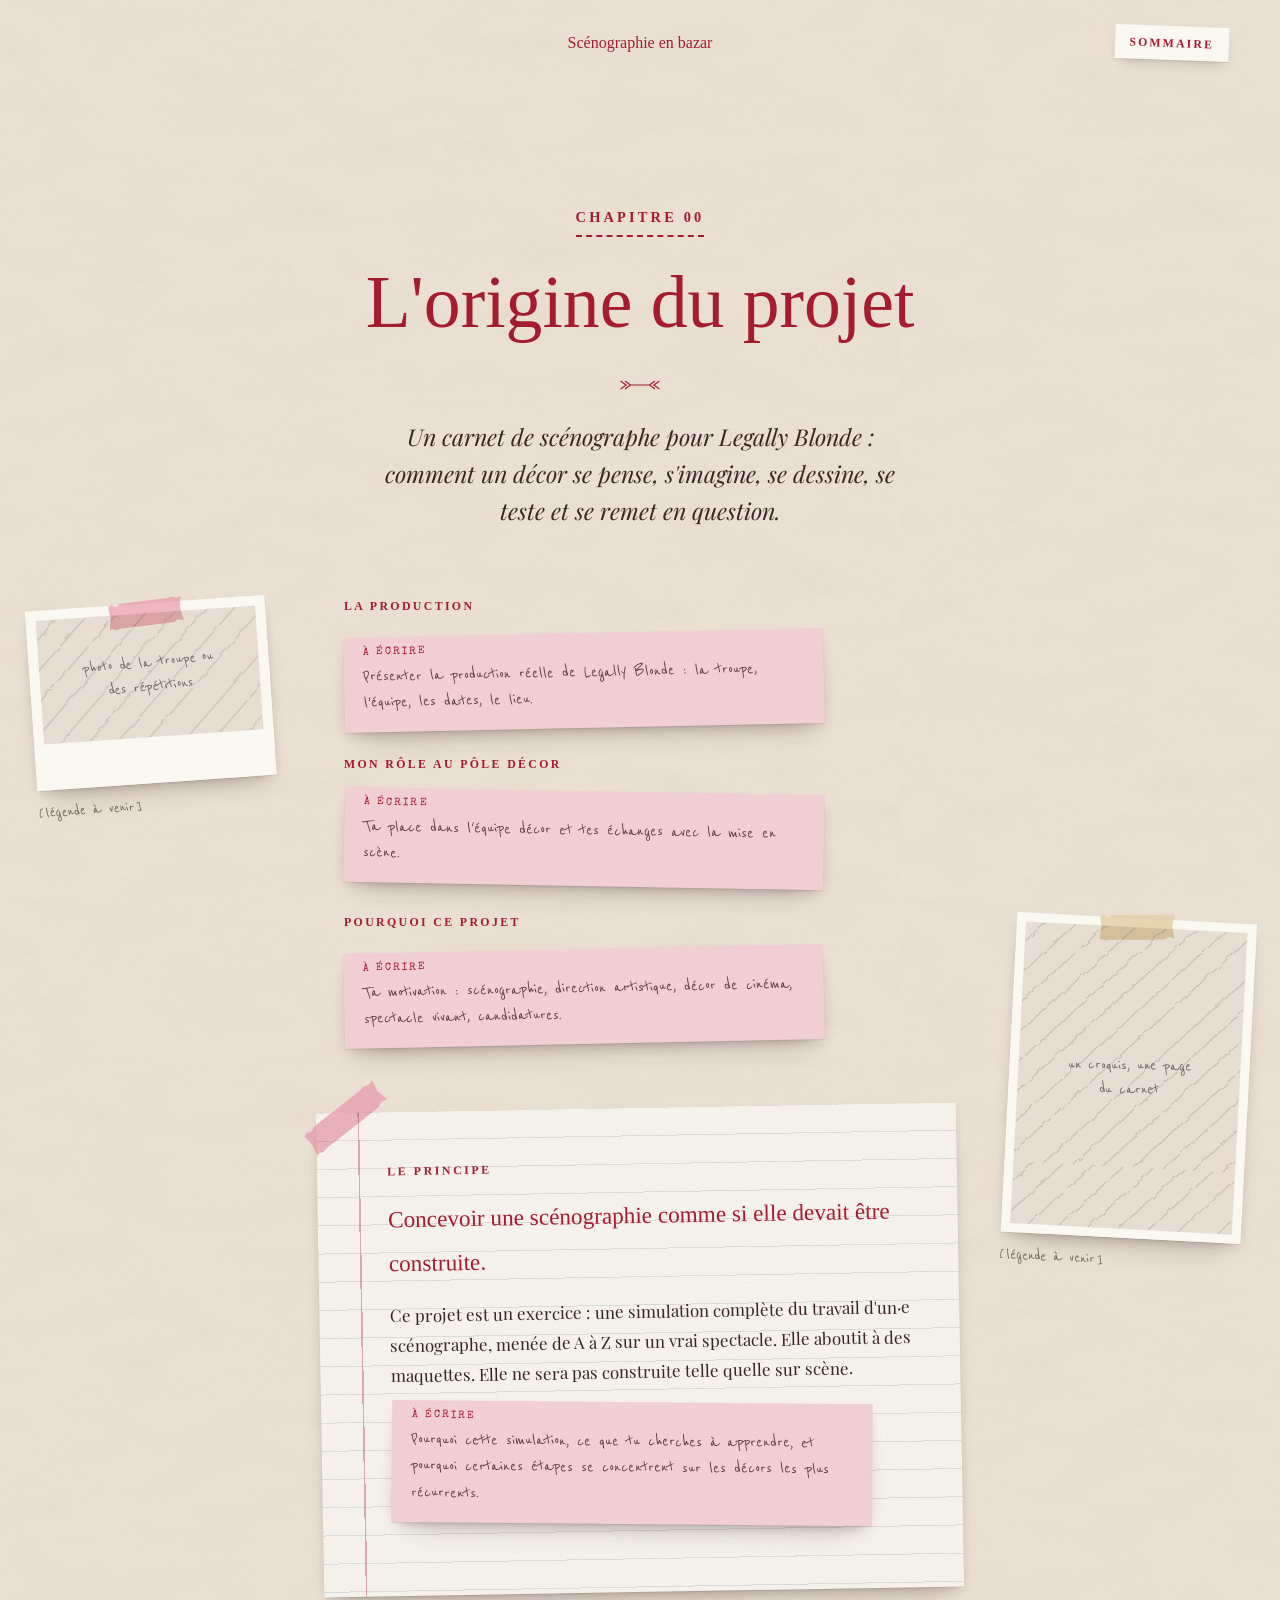
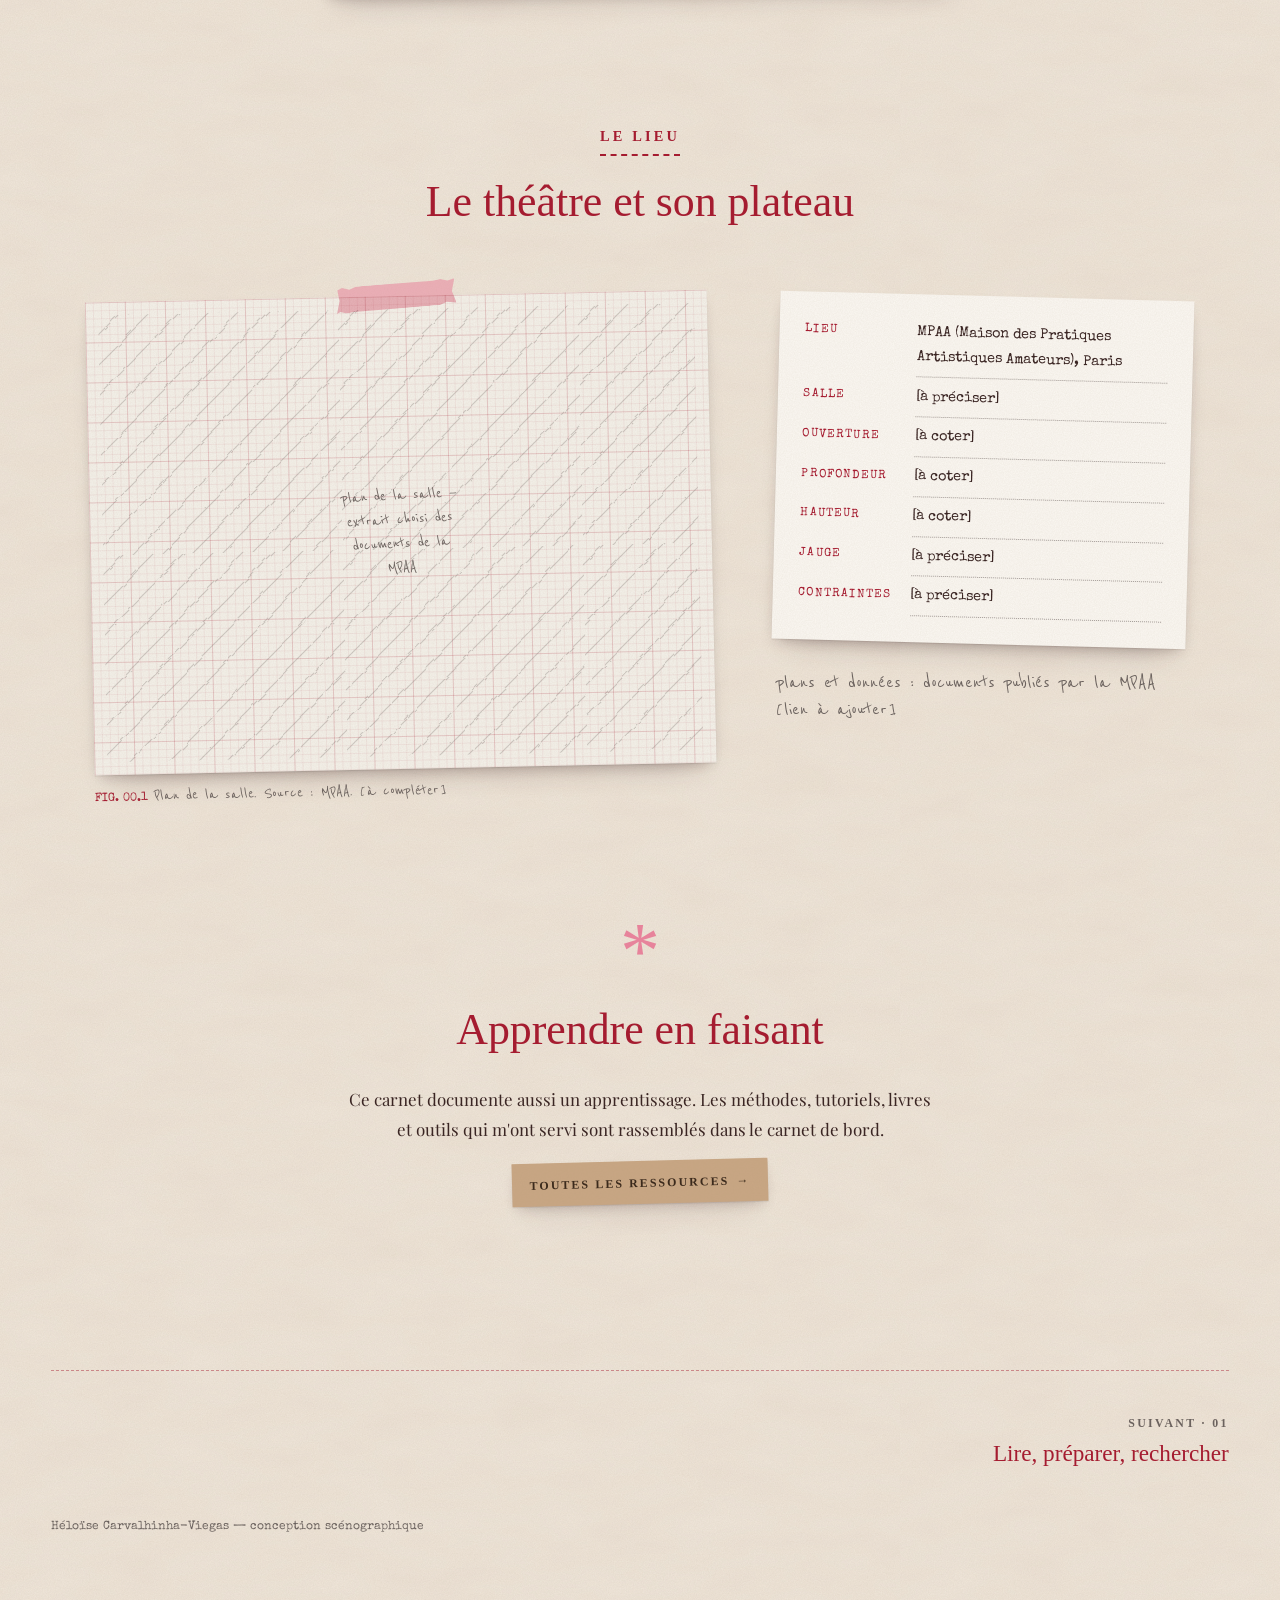
==== commit 88eee5a8: "Supprimer la charte et mettre à jour la signature" ====
--- a/pages/00-origine-projet.html
+++ b/pages/00-origine-projet.html
@@ -7,7 +7,7 @@
   <link rel="preconnect" href="https://fonts.googleapis.com">
   <link rel="preconnect" href="https://fonts.gstatic.com" crossorigin>
   <link href="https://fonts.googleapis.com/css2?family=Homemade+Apple&family=Playfair+Display:ital,wght@0,400;0,700;1,400;1,700&family=Reenie+Beanie&family=Special+Elite&display=swap" rel="stylesheet">
-  <link rel="stylesheet" href="../css/style.css?v=20261111-4">
+  <link rel="stylesheet" href="../css/style.css?v=20261111-5">
 </head>
 
 <body data-racine=".." data-page="00">
@@ -90,6 +90,6 @@
   </main>
 
   <footer data-pied></footer>
-  <script src="../js/script.js?v=20261111-4"></script>
+  <script src="../js/script.js?v=20261111-5"></script>
 </body>
 </html>
--- a/css/style.css
+++ b/css/style.css
@@ -518,7 +518,7 @@
 }
 .objet--billet { isolation: isolate; }
 .objet--billet::before, .objet--billet::after {
-  content: ""; position: absolute; z-index: 1; inset: -.65rem -.55rem;
+  content: ""; position: absolute; z-index: 3; inset: -.65rem -.55rem;
   border: 1.5px solid var(--crimson); border-radius: 52% 46% 50% 49% / 47% 54% 46% 52%;
   transform: rotate(-7deg); pointer-events: none;
 }
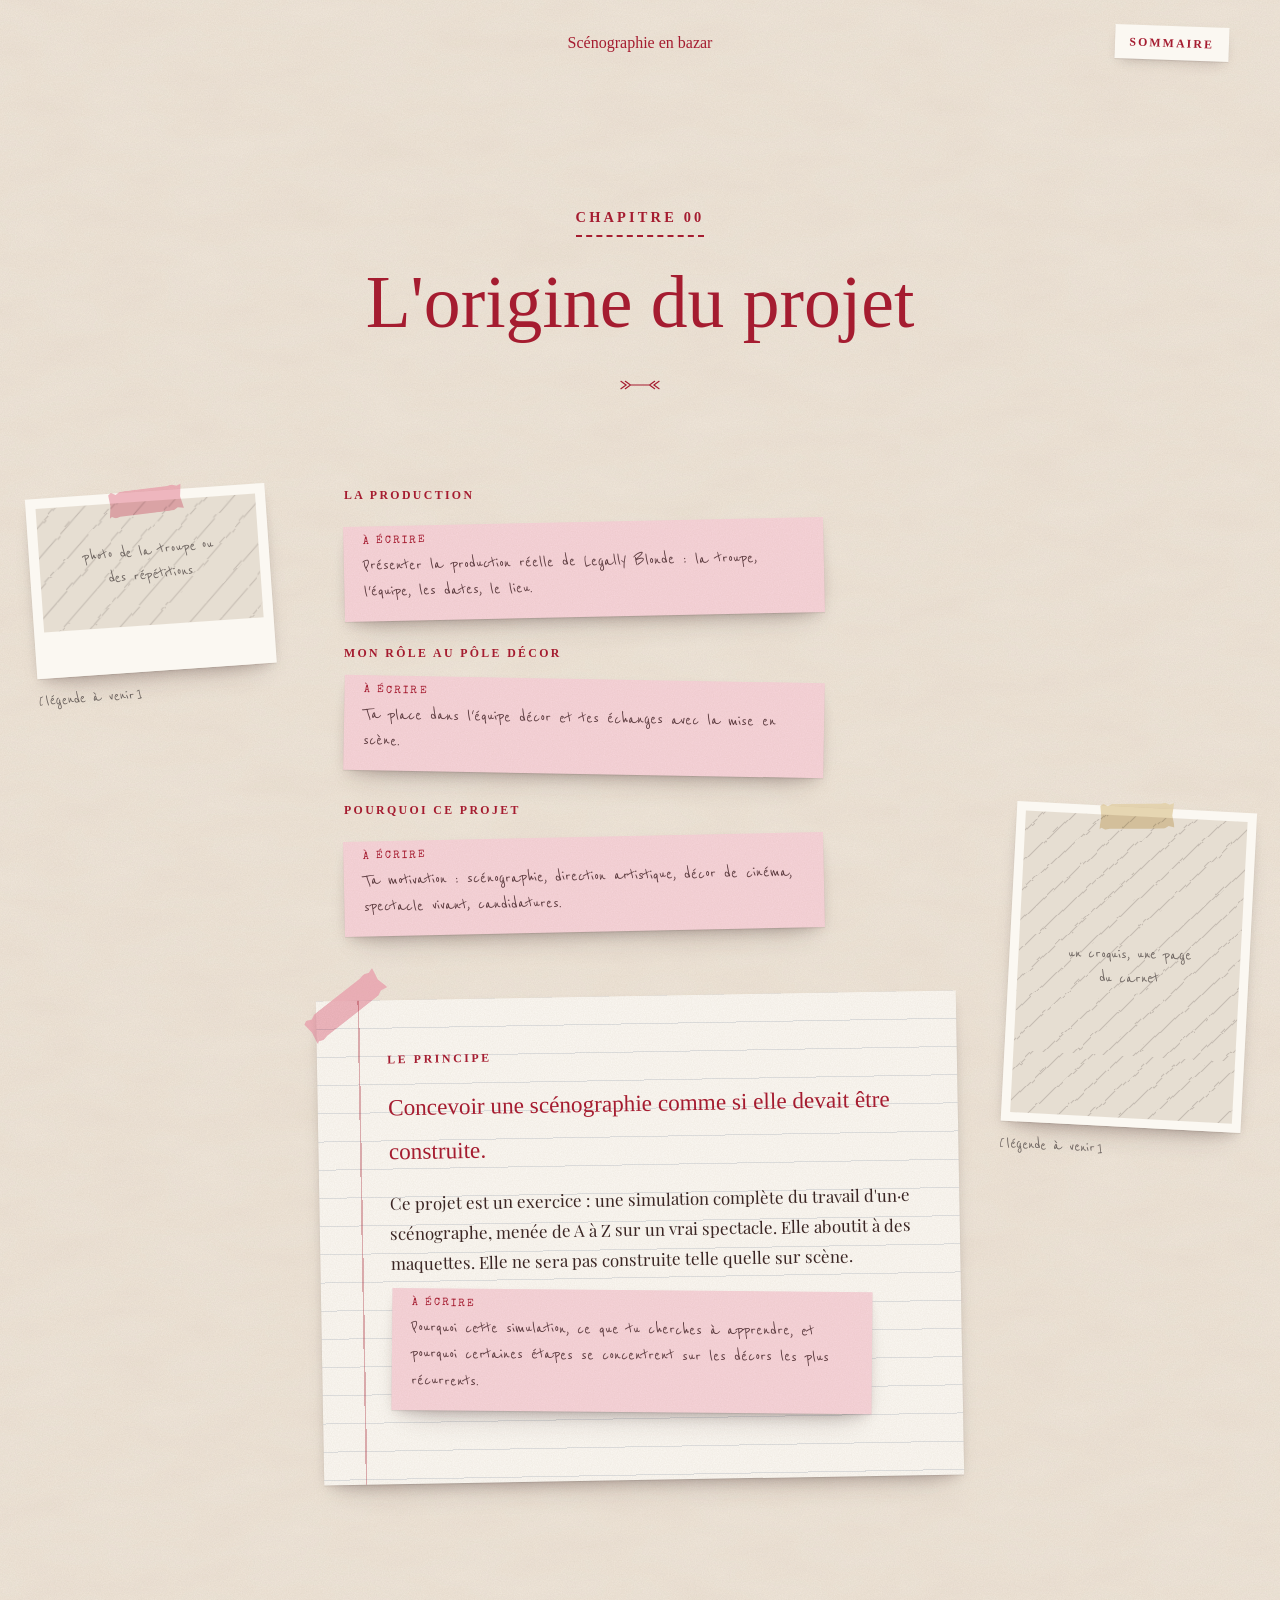
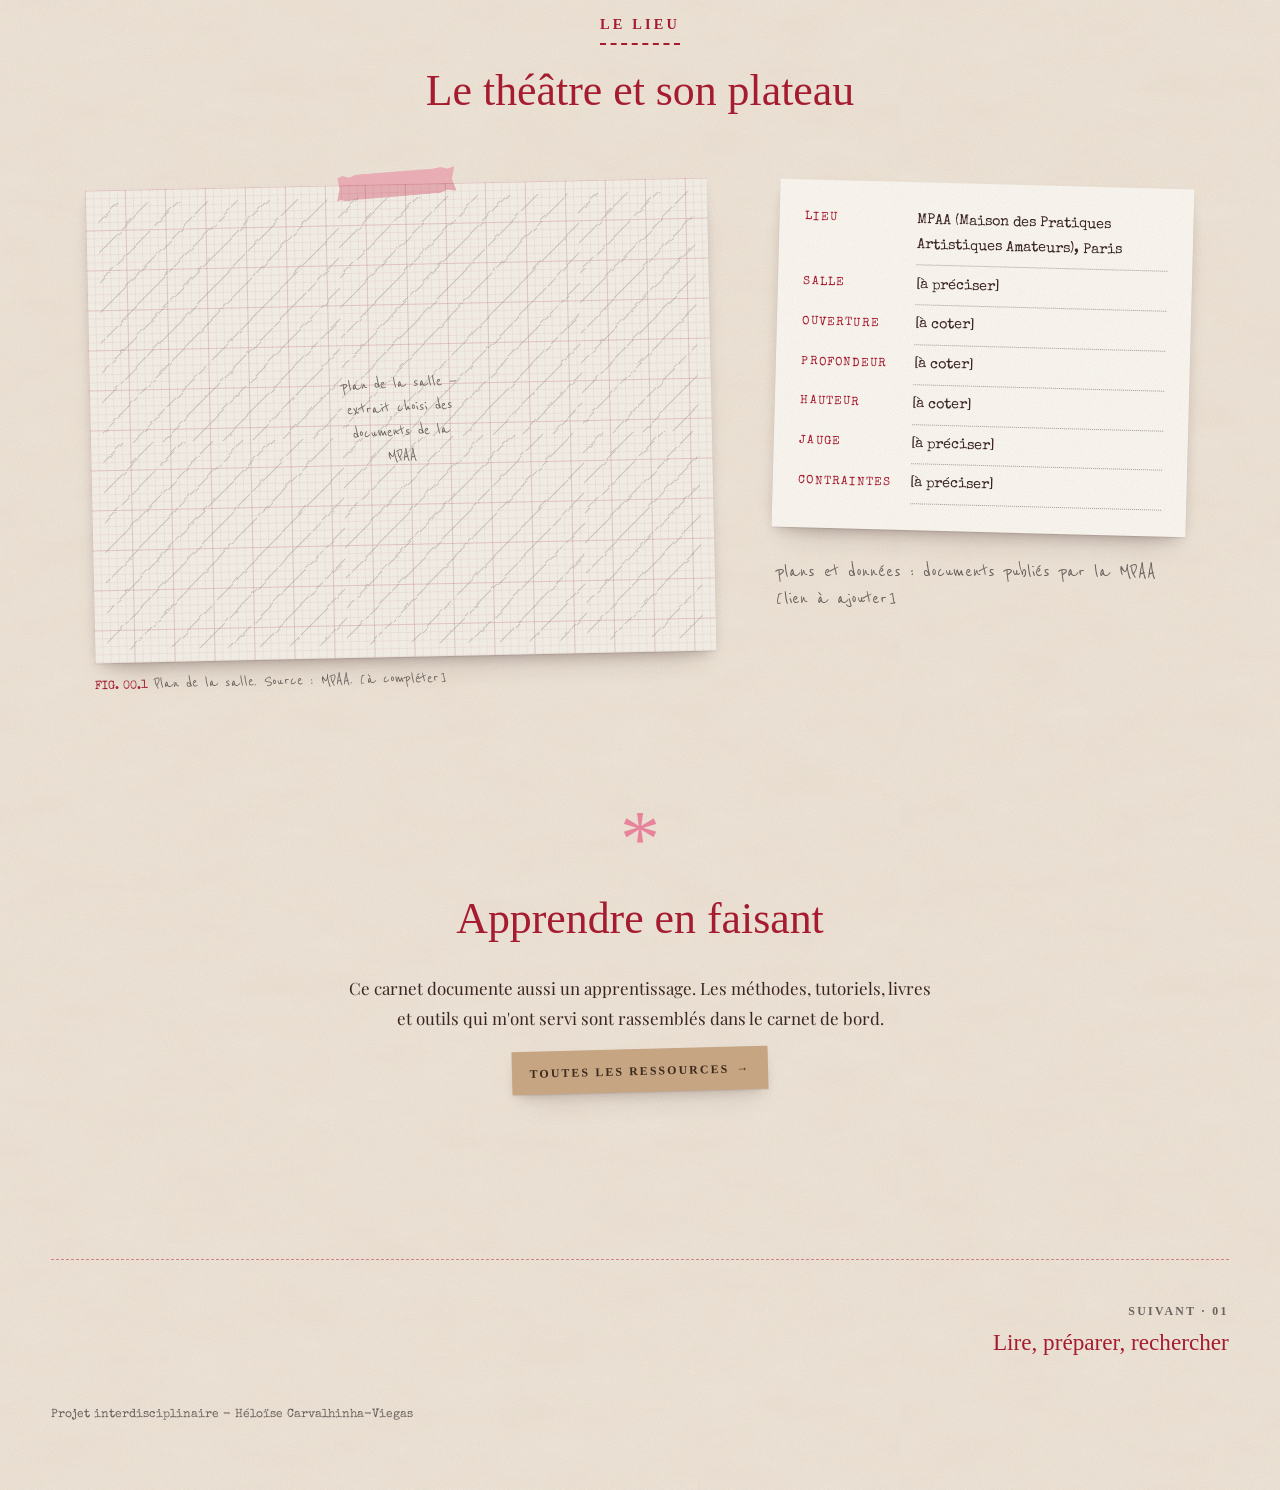
==== commit ddbfce9b: "texte" ====
--- a/pages/00-origine-projet.html
+++ b/pages/00-origine-projet.html
@@ -20,7 +20,6 @@
         <span class="etiquette etiquette--cousue">Chapitre 00</span>
         <h1 style="font-size: var(--t-xxl);">L'origine du projet</h1>
         <span class="ornement" aria-hidden="true"></span>
-        <p class="chapeau">Un carnet de scénographe pour <em>Legally Blonde</em> : comment un décor se pense, s'imagine, se dessine, se teste et se remet en question.</p>
       </header>
 
       <div class="colonne">
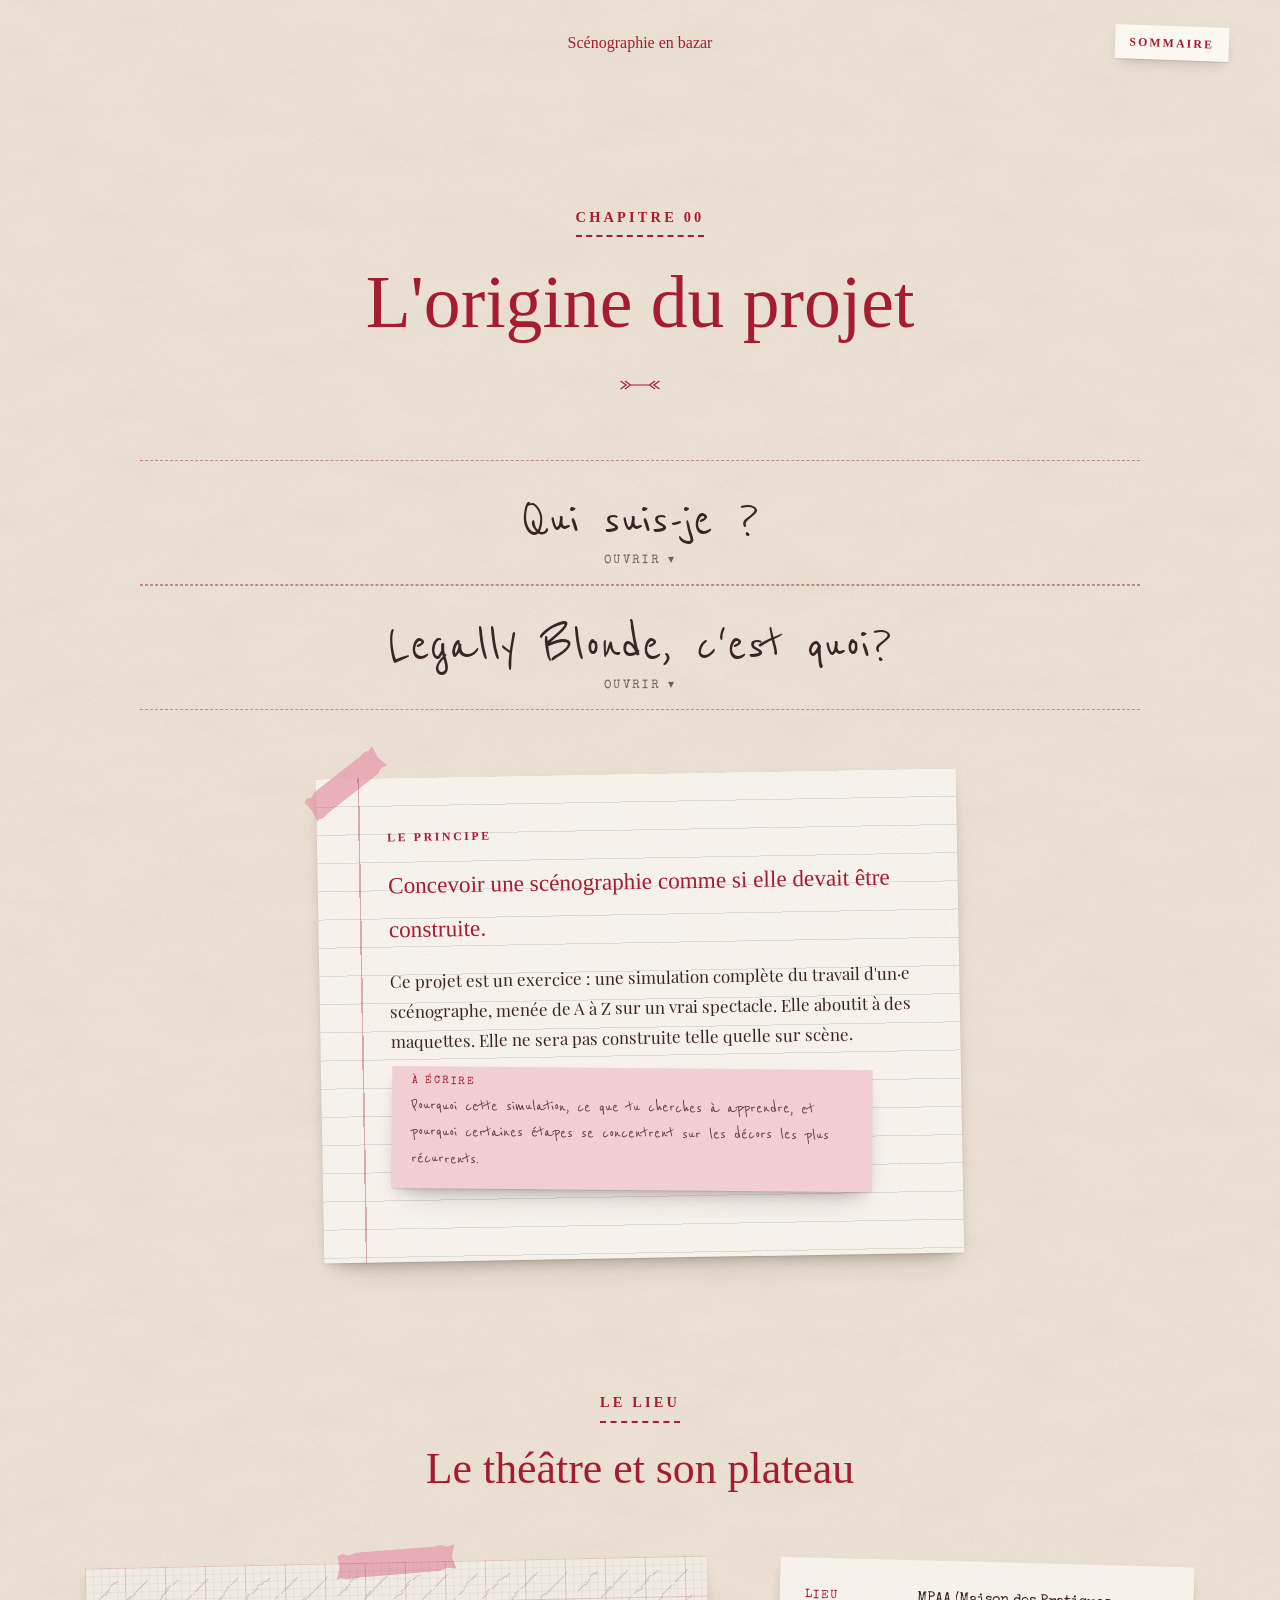
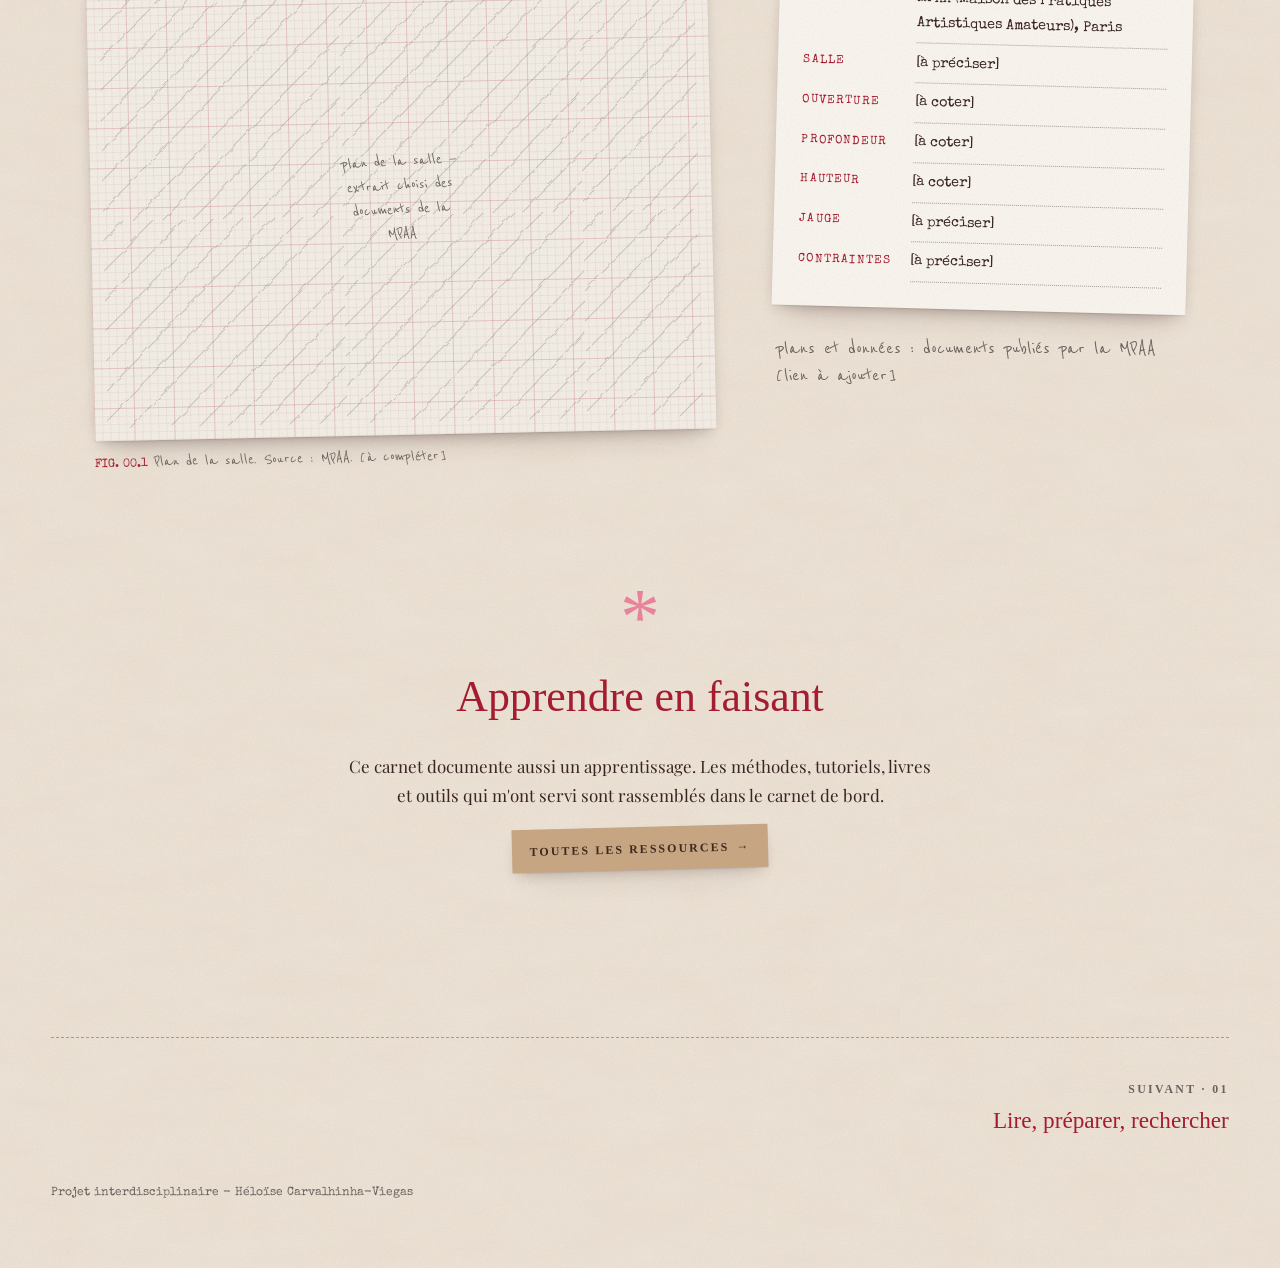
==== commit 1e1ee97f: "texte et disposition" ====
--- a/pages/00-origine-projet.html
+++ b/pages/00-origine-projet.html
@@ -7,7 +7,7 @@
   <link rel="preconnect" href="https://fonts.googleapis.com">
   <link rel="preconnect" href="https://fonts.gstatic.com" crossorigin>
   <link href="https://fonts.googleapis.com/css2?family=Homemade+Apple&family=Playfair+Display:ital,wght@0,400;0,700;1,400;1,700&family=Reenie+Beanie&family=Special+Elite&display=swap" rel="stylesheet">
-  <link rel="stylesheet" href="../css/style.css?v=20261111-5">
+  <link rel="stylesheet" href="../css/style.css?v=20261111-6">
 </head>
 
 <body data-racine=".." data-page="00">
@@ -22,26 +22,64 @@
         <span class="ornement" aria-hidden="true"></span>
       </header>
 
-      <div class="colonne">
-        <figure class="marge-g incline" style="--r: -4deg;">
-          <div class="emplacement emplacement--polaroid scotch"><span>photo de la troupe ou des répétitions</span></div>
-          <figcaption>[légende à venir]</figcaption>
-        </figure>
+      <!-- =====================================================
+           MENU DÉROULANT 1 : « Qui suis-je ? »
+           Le titre cliquable est dans <summary>.
+           Le contenu (caché tant qu'on n'a pas cliqué) est juste en dessous.
+           ===================================================== -->
+      <details class="deroulant">
+        <summary>Qui suis-je ?</summary>
+        <div class="deroulant__contenu">
+          <div class="colonne">
+            <figure class="marge-g incline" style="--r: -4deg;">
+              <div class="emplacement emplacement--polaroid scotch"><span>photo de la troupe ou des répétitions</span></div>
+              <figcaption>[légende à venir]</figcaption>
+            </figure>
 
-        <h4>La production</h4>
-        <p class="a-ecrire">Présenter la production réelle de Legally Blonde : la troupe, l'équipe, les dates, le lieu.</p>
+            <h4>La production</h4>
+            <p class="a-ecrire">Présenter la production réelle de Legally Blonde : la troupe, l'équipe, les dates, le lieu.</p>
 
-        <h4>Mon rôle au pôle décor</h4>
-        <p class="a-ecrire">Ta place dans l'équipe décor et tes échanges avec la mise en scène.</p>
+            <h4>Mon rôle au pôle décor</h4>
+            <p class="a-ecrire">Ta place dans l'équipe décor et tes échanges avec la mise en scène.</p>
 
-        <figure class="marge-d incline" style="--r: 3deg;">
-          <div class="emplacement scotch scotch--beige" style="--ratio: 3/4;"><span>un croquis, une page du carnet</span></div>
-          <figcaption>[légende à venir]</figcaption>
-        </figure>
+            <figure class="marge-d incline" style="--r: 3deg;">
+              <div class="emplacement scotch scotch--beige" style="--ratio: 3/4;"><span>un croquis, une page du carnet</span></div>
+              <figcaption>[légende à venir]</figcaption>
+            </figure>
 
-        <h4>Pourquoi ce projet</h4>
-        <p class="a-ecrire">Ta motivation : scénographie, direction artistique, décor de cinéma, spectacle vivant, candidatures.</p>
-      </div>
+            <h4>Pourquoi ce projet</h4>
+            <p class="a-ecrire">Ta motivation : scénographie, direction artistique, décor de cinéma, spectacle vivant, candidatures.</p>
+          </div>
+        </div>
+      </details>
+
+      <!-- =====================================================
+           MENU DÉROULANT 2 : « Legally Blonde, c'est quoi ? »
+           Même présentation que « Le script annoté » (page 01) :
+           une image à gauche, des notes à droite.
+           ===================================================== -->
+      <details class="deroulant">
+        <summary>Legally Blonde, c'est quoi&nbsp;?</summary>
+        <div class="deroulant__contenu">
+          <div class="script-planche">
+            <!-- ✏️ L'image à gauche (remplacer le bloc "emplacement" par une image, voir LISEZ-MOI) -->
+            <figure class="incline" style="--r: -1.5deg;">
+              <div class="emplacement emplacement--polaroid scotch" style="--ratio: 3/4;"><span>affiche ou image du spectacle</span></div>
+              <figcaption>[légende à venir]</figcaption>
+            </figure>
+            <div>
+              <!-- ✏️ Le post-it : remplacer toute la ligne par <p>Ton texte</p> -->
+              <p class="a-ecrire">Présenter Legally Blonde : l'histoire, d'où vient l'œuvre (film, comédie musicale), les personnages, les lieux.</p>
+              <!-- ✏️ La note rose : titre dans <h4>, texte dans les <p> -->
+              <div class="papier papier--rose incline" style="--r: 1.2deg; margin-top: var(--e-4);">
+                <h4 style="margin-top:0;">[titre à préciser]</h4>
+                <p class="note-crayon" style="font-size:1.2rem; color: var(--encre);">[À préciser]</p>
+                <p class="note-crayon note-crayon--encre" style="font-size:1.15rem; margin:0;">→ [à préciser]</p>
+              </div>
+            </div>
+          </div>
+        </div>
+      </details>
 
       <div class="lettre papier papier--ligne scotch scotch--coin incline" style="--r: -1deg;">
         <span class="etiquette etiquette--petite">Le principe</span>
@@ -89,6 +127,6 @@
   </main>
 
   <footer data-pied></footer>
-  <script src="../js/script.js?v=20261111-5"></script>
+  <script src="../js/script.js?v=20261111-6"></script>
 </body>
 </html>
--- a/css/style.css
+++ b/css/style.css
@@ -614,6 +614,27 @@
 .section__tete .statut { margin-top: .4rem; }
 .large { width: min(1100px, 100vw - 2 * var(--marge)); position: relative; left: 50%; transform: translateX(-50%); }
 .clair { clear: both; }
+
+/* 00 · Menus déroulants (« Qui suis-je ? », « Legally Blonde, c'est quoi ? »)
+   On clique sur le titre (summary) pour ouvrir ou fermer le contenu.
+   Le titre est écrit au crayon (Reenie Beanie), entre deux pointillés « couture ». */
+.deroulant { max-width: 1000px; margin: 0 auto var(--e-4); border-block: 1.5px dashed rgba(165,28,48,.45); }
+.deroulant + .deroulant { margin-top: calc(-1 * var(--e-4) - 1.5px); } /* deux menus collés : une seule couture */
+.deroulant > summary {
+  list-style: none; cursor: pointer; text-align: center;
+  font-family: var(--crayon-police); font-size: calc(var(--t-xl) * 1.3); color: var(--encre); /* brun d'encre #3A2523 */ line-height: 1.2; /* Reenie Beanie est petite : on l'agrandit un peu */
+  padding: var(--e-3) var(--e-2) var(--e-2);
+}
+.deroulant > summary::-webkit-details-marker { display: none; }
+/* petite mention « ouvrir / fermer » à la machine à écrire, sous le titre */
+.deroulant > summary::after {
+  content: "ouvrir ▾"; display: block;
+  font-family: var(--machine); font-size: var(--t-xs); letter-spacing: .2em; text-transform: uppercase; color: var(--crayon);
+}
+.deroulant[open] > summary::after { content: "fermer ▴"; }
+.deroulant > summary:hover { color: var(--crimson-sec); }
+.deroulant__contenu { padding-block: var(--e-3) var(--e-5); }
+.deroulant__contenu::after { content: ""; display: block; clear: both; } /* garde les photos en marge à l'intérieur */
 
 /* 01 · planche du script */
 .script-planche { display: grid; grid-template-columns: 1.2fr 1fr; gap: var(--e-5); align-items: start; }
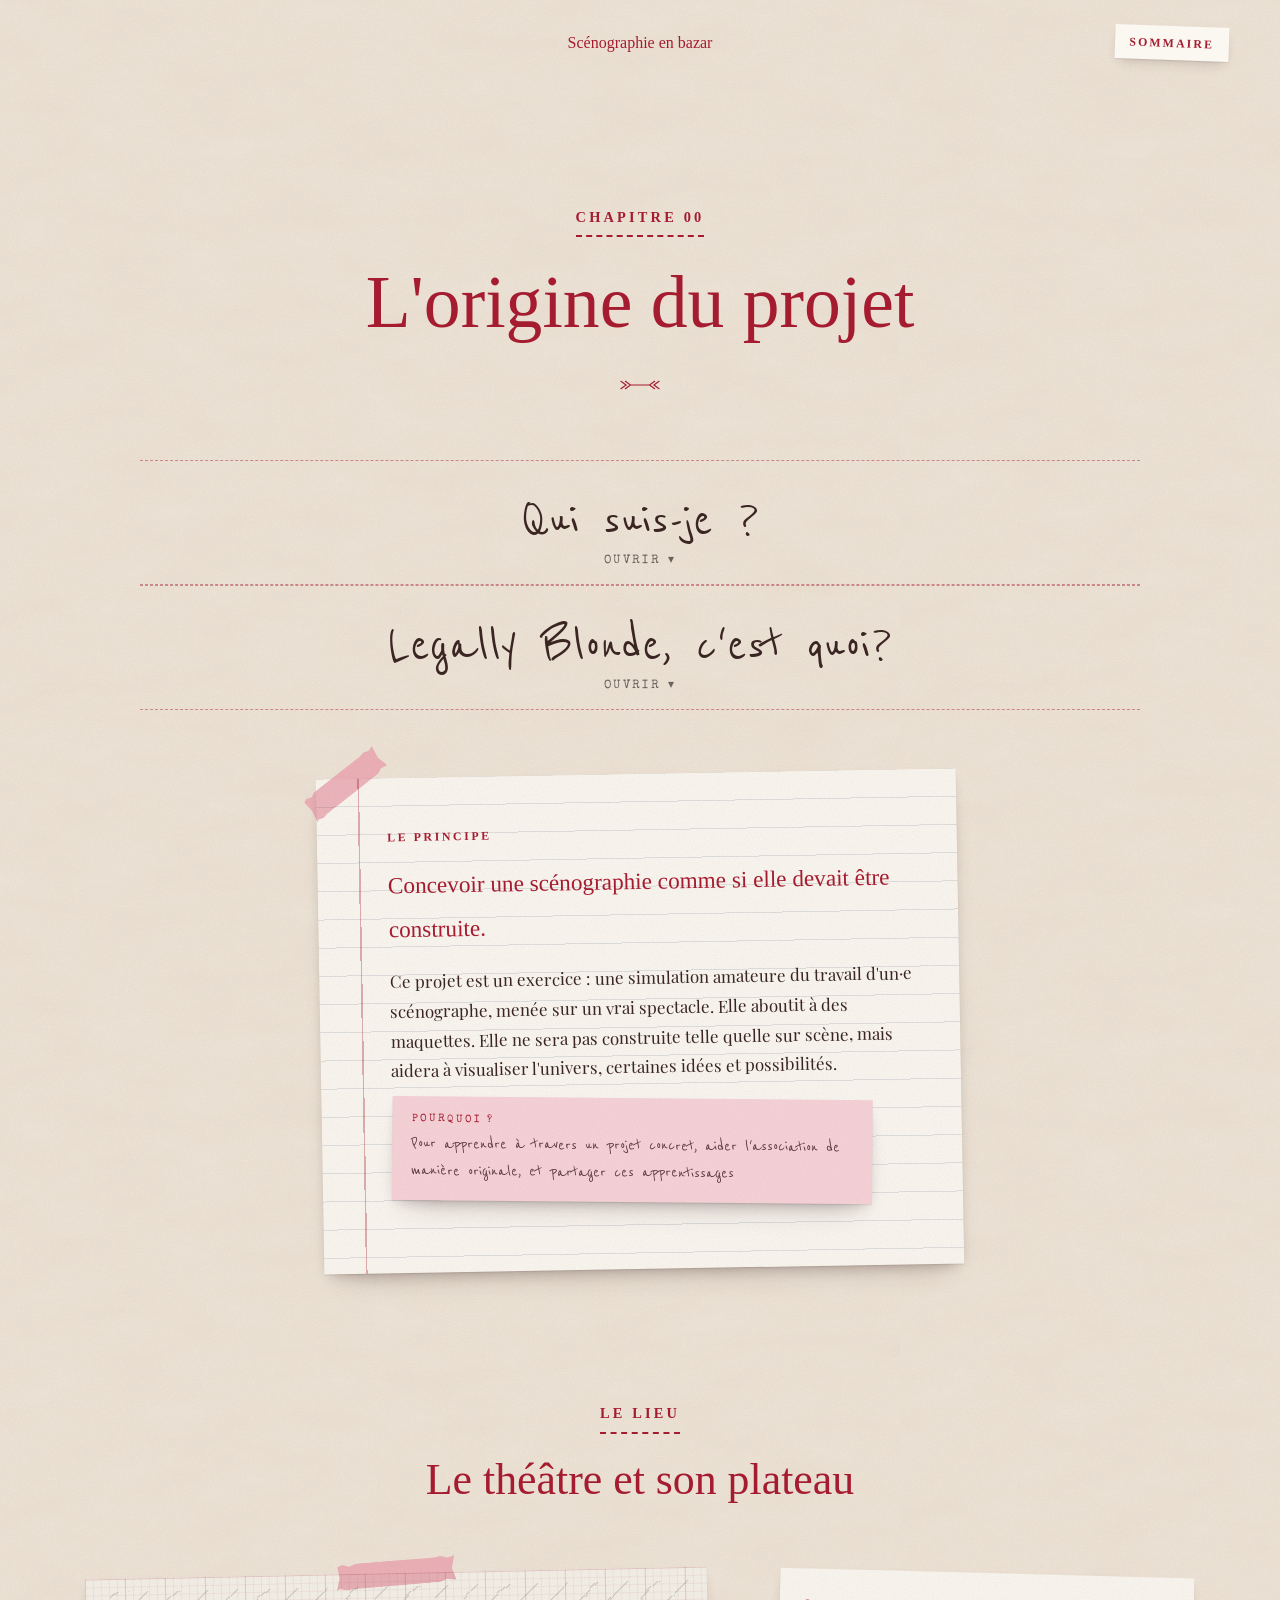
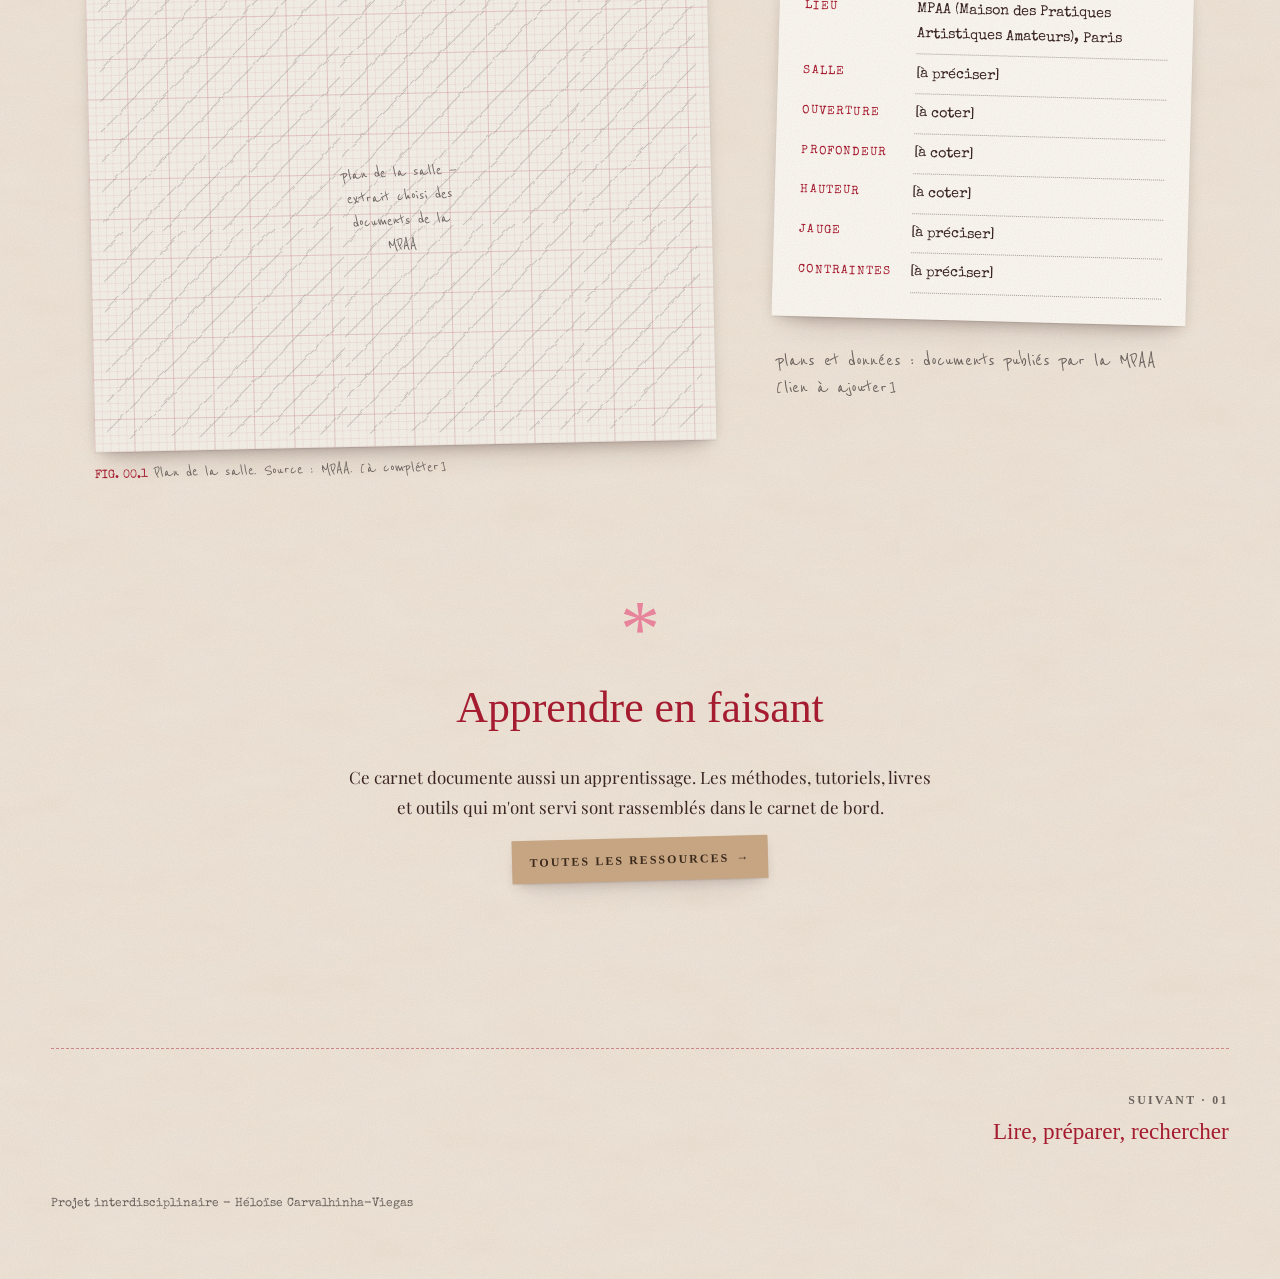
==== commit a4b16163: "plein de modif" ====
--- a/pages/00-origine-projet.html
+++ b/pages/00-origine-projet.html
@@ -32,23 +32,21 @@
         <div class="deroulant__contenu">
           <div class="colonne">
             <figure class="marge-g incline" style="--r: -4deg;">
-              <div class="emplacement emplacement--polaroid scotch"><span>photo de la troupe ou des répétitions</span></div>
-              <figcaption>[légende à venir]</figcaption>
+              <div class="emplacement emplacement--polaroid scotch"><span>photo à venir après le shooting photo de l'asso </span></div>
             </figure>
 
-            <h4>La production</h4>
-            <p class="a-ecrire">Présenter la production réelle de Legally Blonde : la troupe, l'équipe, les dates, le lieu.</p>
+            <h4>Une étudiante</h4>
+            <p> En 3ème année du CPES Sciences des données arts et culture, je profite de l'opportunité de faire un projet libre pour documenter un travail de scénographie</p>
 
-            <h4>Mon rôle au pôle décor</h4>
-            <p class="a-ecrire">Ta place dans l'équipe décor et tes échanges avec la mise en scène.</p>
+            <h4>Une responsable décors</h4>
+            <p>Au do's musical, association étudiante de comédie musicale. Chaque année, elle produit un spectacle différent, et je suis chargée cette année d'en faire les décors avec mon équipe !.</p>
 
             <figure class="marge-d incline" style="--r: 3deg;">
-              <div class="emplacement scotch scotch--beige" style="--ratio: 3/4;"><span>un croquis, une page du carnet</span></div>
-              <figcaption>[légende à venir]</figcaption>
+              <div class="emplacement scotch scotch--beige" style="--ratio: 3/4;"><span>potentiellement une autre photo si je pense à autre chose plus tard, sinon à supprimer</span></div>
             </figure>
 
-            <h4>Pourquoi ce projet</h4>
-            <p class="a-ecrire">Ta motivation : scénographie, direction artistique, décor de cinéma, spectacle vivant, candidatures.</p>
+            <h4>Une apprentie artiste</h4>
+            <p> Passionnée par l'art de manière générale, je veux explorer celui de la scène, des maquettes, et ce projet permettra de garder une trace de mon parcours sur un défi concret, tout en aidant la comédie musicale et d'éventuelles personnes intéressées par ce processus</p>
           </div>
         </div>
       </details>
@@ -64,17 +62,22 @@
           <div class="script-planche">
             <!-- ✏️ L'image à gauche (remplacer le bloc "emplacement" par une image, voir LISEZ-MOI) -->
             <figure class="incline" style="--r: -1.5deg;">
-              <div class="emplacement emplacement--polaroid scotch" style="--ratio: 3/4;"><span>affiche ou image du spectacle</span></div>
-              <figcaption>[légende à venir]</figcaption>
+              <!-- Affiche du spectacle : cliquer dessus l'agrandit (classe "zoom") -->
+              <a class="zoom" href="../images/00-projet/affiche-legally-blonde.jpg">
+                <div class="emplacement emplacement--polaroid scotch" style="--ratio: 898/1124; padding: 0;">
+                  <img src="../images/00-projet/affiche-legally-blonde.jpg" alt="Affiche de Legally Blonde, the Musical : le titre en lettres roses sur une feuille scotchée contre des casiers roses" style="width:100%; height:100%; object-fit: cover;">
+                </div>
+              </a>
+              <figcaption>Affiche de présentation du Do's Musical</figcaption>
             </figure>
             <div>
-              <!-- ✏️ Le post-it : remplacer toute la ligne par <p>Ton texte</p> -->
-              <p class="a-ecrire">Présenter Legally Blonde : l'histoire, d'où vient l'œuvre (film, comédie musicale), les personnages, les lieux.</p>
+              <!-- ✏️ Le post-it rose : la petite mention rouge est dans <span class="post-it__mention">…</span>,
+                   le texte principal vient juste après. Pour enlever la mention, supprimer tout le <span>…</span>. -->
+              <p class="post-it"><span class="post-it__mention">Une comédie musicale</span>adaptée cette année par l'association Do's Musicale au théâtre de la MPAA st-germain.</p>
               <!-- ✏️ La note rose : titre dans <h4>, texte dans les <p> -->
               <div class="papier papier--rose incline" style="--r: 1.2deg; margin-top: var(--e-4);">
-                <h4 style="margin-top:0;">[titre à préciser]</h4>
-                <p class="note-crayon" style="font-size:1.2rem; color: var(--encre);">[À préciser]</p>
-                <p class="note-crayon note-crayon--encre" style="font-size:1.15rem; margin:0;">→ [à préciser]</p>
+                <h4 style="margin-top:0;">Un univers haut en couleur</h4>
+                <p class="note-crayon" style="font-size:1.2rem; color: var(--encre);">dont les décors seront un réel défi !</p>
               </div>
             </div>
           </div>
@@ -84,8 +87,8 @@
       <div class="lettre papier papier--ligne scotch scotch--coin incline" style="--r: -1deg;">
         <span class="etiquette etiquette--petite">Le principe</span>
         <p class="exergue">Concevoir une scénographie comme si elle devait être construite.</p>
-        <p style="margin-top: var(--e-2);">Ce projet est un exercice : une simulation complète du travail d'un·e scénographe, menée de A à Z sur un vrai spectacle. Elle aboutit à des maquettes. Elle ne sera pas construite telle quelle sur scène.</p>
-        <p class="a-ecrire" style="--r: 1.5deg;">Pourquoi cette simulation, ce que tu cherches à apprendre, et pourquoi certaines étapes se concentrent sur les décors les plus récurrents.</p>
+        <p style="margin-top: var(--e-2);">Ce projet est un exercice : une simulation amateure du travail d'un·e scénographe, menée sur un vrai spectacle. Elle aboutit à des maquettes. Elle ne sera pas construite telle quelle sur scène, mais aidera à visualiser l'univers, certaines idées et possibilités.</p>
+        <p class="post-it" style="--r: 1.5deg;"><span class="post-it__mention">Pourquoi ?</span>Pour apprendre à travers un projet concret, aider l'association de manière originale, et partager ces apprentissages</p>
       </div>
 
       <header class="ouverture" style="padding-top: var(--e-5); padding-bottom: 0;">
--- a/css/style.css
+++ b/css/style.css
@@ -289,8 +289,10 @@
 .statut--realise   { color: #2F5D50; border-width: 3px; }
 .statut--non-produit { color: var(--crayon); border-style: dotted; text-decoration: line-through; }
 
-/* --- TEXTE À ÉCRIRE : un post-it rose ------------------------------ */
-.a-ecrire {
+/* --- TEXTE À ÉCRIRE : un post-it rose ------------------------------
+   .a-ecrire = post-it avec la mention « À ÉCRIRE » (texte pas encore rédigé)
+   .post-it  = le même post-it rose, SANS la mention (texte terminé)        */
+.a-ecrire, .post-it {
   position: relative; display: block; width: fit-content; max-width: 30rem;
   background: var(--post-it) url("../images/dessins/grain.svg");
   box-shadow: var(--ombre);
@@ -303,7 +305,14 @@
   content: "À ÉCRIRE"; position: absolute; top: .5rem; left: 1.2rem;
   font-family: var(--machine); font-size: .66rem; letter-spacing: .2em; color: var(--crimson);
 }
-.a-ecrire:nth-of-type(2n) { --r: 1deg; }
+.a-ecrire:nth-of-type(2n), .post-it:nth-of-type(2n) { --r: 1deg; }
+.post-it { padding-top: 1rem; } /* pas de mention en haut : moins d'espace */
+/* Petite mention modifiable en haut d'un post-it (même look que « À ÉCRIRE ») :
+   <p class="post-it"><span class="post-it__mention">Ma mention</span>Mon texte</p> */
+.post-it__mention {
+  display: block; margin-bottom: .2rem;
+  font-family: var(--machine); font-size: .66rem; letter-spacing: .2em; text-transform: uppercase; color: var(--crimson);
+}
 
 /* --- Ligne de cote (comme sur un plan) ------------------------------ */
 .cote { display: flex; align-items: center; gap: .8rem; font-family: var(--machine); font-size: var(--t-xs); color: var(--crimson); margin-block: var(--e-4); }
